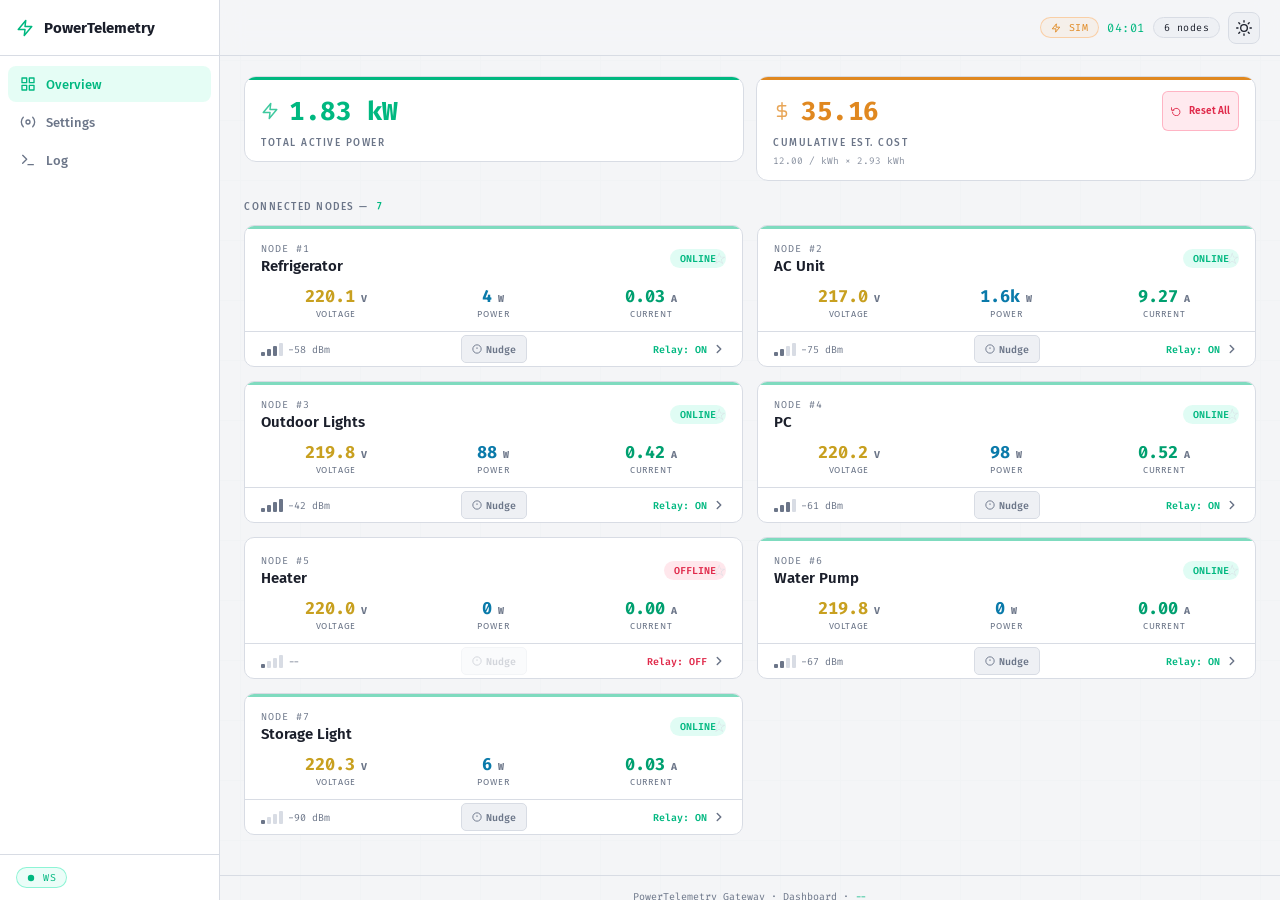
==== proto_spa/index.html @ 545576cc "dashboard improvements" ====
<!DOCTYPE html>
<html lang="en" data-theme="dark">
<head>
<meta charset="UTF-8">
<meta name="viewport" content="width=device-width, initial-scale=1.0">
<title>PowerTelemetry &middot; Dashboard</title>
<link rel="stylesheet" href="styles.css">
<link rel="preconnect" href="https://fonts.googleapis.com">
<link rel="preconnect" href="https://fonts.gstatic.com" crossorigin>
<link rel="stylesheet" href="https://fonts.googleapis.com/css2?family=Fira+Code:wght@400;500;600;700&family=Fira+Sans:wght@300;400;500;600;700&display=swap">
<link rel="icon" type="image/png" href="/favicon/favicon-96x96.png" sizes="96x96">
<link rel="icon" type="image/svg+xml" href="/favicon/favicon.svg">
<link rel="shortcut icon" href="/favicon/favicon.ico">
<link rel="apple-touch-icon" sizes="180x180" href="/favicon/apple-touch-icon.png">
<link rel="manifest" href="/site.webmanifest">
<meta name="theme-color" content="#00e5a0">
<meta name="apple-mobile-web-app-capable" content="yes">
<meta name="apple-mobile-web-app-status-bar-style" content="black-translucent">
<meta name="apple-mobile-web-app-title" content="Telemeter">
</head>
<body>

<a href="#main" class="skip-link">Skip to main content</a>

<!-- Auth overlay -->
<div id="authOverlay" role="dialog" aria-modal="true" aria-label="Dashboard Login" style="display:none;position:fixed;inset:0;z-index:9999;background:var(--bg);align-items:center;justify-content:center">
  <div style="width:100%;max-width:320px;padding:32px 24px;background:var(--pan,var(--sf));border-radius:12px;border:1px solid var(--bd);box-shadow:0 8px 40px #0006">
    <div style="display:flex;align-items:center;gap:8px;margin-bottom:4px">
      <span style="color:var(--ac);display:inline-flex">
        <svg width="18" height="18" viewBox="0 0 24 24" fill="none" stroke="currentColor" stroke-width="2" stroke-linecap="round" stroke-linejoin="round" aria-hidden="true"><polygon points="13 2 3 14 12 14 11 22 21 10 12 10 13 2"/></svg>
      </span>
      <span style="font-size:17px;font-weight:700">PowerTelemetry</span>
    </div>
    <div style="font-size:11px;color:var(--txd);margin-bottom:20px;font-family:'Fira Code',monospace" id="authApSsid"></div>
    <div class="form-group" style="margin-bottom:12px">
      <label class="form-label" for="loginPwInput">Dashboard Password</label>
      <div class="pw-wrap">
        <input class="form-input" type="password" id="loginPwInput"
               placeholder="Enter password" autocomplete="current-password"
               spellcheck="false" onkeydown="if(event.key==='Enter')doLogin()">
        <button class="pw-eye" onclick="loginTogglePw()" type="button" aria-label="Toggle password visibility">
          <svg id="loginEyeIco" width="15" height="15" viewBox="0 0 24 24" fill="none" stroke="currentColor" stroke-width="2.2" stroke-linecap="round" stroke-linejoin="round" aria-hidden="true"><path d="M1 12s4-8 11-8 11 8 11 8-4 8-11 8-11-8-11-8z"/><circle cx="12" cy="12" r="3"/></svg>
        </button>
      </div>
    </div>
    <button class="btn btn-primary" onclick="doLogin()" style="width:100%;margin-top:0">Sign In</button>
    <div id="loginHint" role="alert" style="font-size:10px;color:var(--txd);margin-top:8px;min-height:14px;font-family:'Fira Code',monospace"></div>
  </div>
</div>

<!-- Sidebar -->
<nav class="sidebar" aria-label="Main navigation">
  <div class="sb-brand">
    <span class="sb-brand-icon" aria-hidden="true">
      <svg width="18" height="18" viewBox="0 0 24 24" fill="none" stroke="currentColor" stroke-width="2" stroke-linecap="round" stroke-linejoin="round"><polygon points="13 2 3 14 12 14 11 22 21 10 12 10 13 2"/></svg>
    </span>
    <span>PowerTelemetry</span>
  </div>
  <ul class="sb-nav" role="list">
    <li>
      <a href="#/" class="sb-item" data-route="overview" aria-label="Overview — node grid">
        <svg width="16" height="16" viewBox="0 0 24 24" fill="none" stroke="currentColor" stroke-width="2" stroke-linecap="round" stroke-linejoin="round" aria-hidden="true"><rect x="3" y="3" width="7" height="7"/><rect x="14" y="3" width="7" height="7"/><rect x="14" y="14" width="7" height="7"/><rect x="3" y="14" width="7" height="7"/></svg>
        Overview
      </a>
    </li>
    <li>
      <a href="#/settings" class="sb-item" data-route="settings" aria-label="Settings — network and gateway">
        <svg width="16" height="16" viewBox="0 0 24 24" fill="none" stroke="currentColor" stroke-width="2" stroke-linecap="round" stroke-linejoin="round" aria-hidden="true"><circle cx="12" cy="12" r="3"/><path d="M19.07 4.93a10 10 0 0 1 0 14.14M4.93 4.93a10 10 0 0 0 0 14.14"/></svg>
        Settings
      </a>
    </li>
    <li>
      <a href="#/log" class="sb-item" data-route="log" aria-label="Serial log">
        <svg width="16" height="16" viewBox="0 0 24 24" fill="none" stroke="currentColor" stroke-width="2" stroke-linecap="round" stroke-linejoin="round" aria-hidden="true"><polyline points="4 17 10 11 4 5"/><line x1="12" y1="19" x2="20" y2="19"/></svg>
        Log
      </a>
    </li>
  </ul>
  <div class="sb-foot">
    <span class="hdr-badge M ws-err" id="wsStatus" aria-live="polite" aria-label="WebSocket status">
      <svg width="8" height="8" viewBox="0 0 10 10" aria-hidden="true"><circle cx="5" cy="5" r="4" fill="currentColor"/></svg>
      WS
    </span>
  </div>
</nav>

<!-- Topbar -->
<header class="topbar">
  <div class="topbar-l">
    <button class="back-btn" id="backBtn" onclick="goHome()" style="display:none" aria-label="Back to nodes overview">
      <svg width="14" height="14" viewBox="0 0 24 24" fill="none" stroke="currentColor" stroke-width="2.5" stroke-linecap="round" stroke-linejoin="round" aria-hidden="true"><polyline points="15 18 9 12 15 6"/></svg>
      Nodes
    </button>
    <h1>
      <span style="color:var(--ac);display:inline-flex;align-items:center" aria-hidden="true">
        <svg width="16" height="16" viewBox="0 0 24 24" fill="none" stroke="currentColor" stroke-width="2" stroke-linecap="round" stroke-linejoin="round"><polygon points="13 2 3 14 12 14 11 22 21 10 12 10 13 2"/></svg>
      </span>
      PowerTelemetry
    </h1>
  </div>
  <div class="topbar-r hdr-r">
    <span class="clk M" id="sysClock" aria-label="System time">--:--</span>
    <span class="hdr-badge M node-count" id="nodeCount" aria-live="polite">0 nodes</span>
    <button class="theme-btn" onclick="toggleTheme()" aria-label="Toggle light/dark theme">
      <svg id="themeIco" width="16" height="16" viewBox="0 0 24 24" fill="none" stroke="currentColor" stroke-width="2" stroke-linecap="round" stroke-linejoin="round" aria-hidden="true"><path d="M21 12.79A9 9 0 1 1 11.21 3 7 7 0 0 0 21 12.79z"/></svg>
    </button>
  </div>
</header>

<!-- Stub elements that simulation.js references (never visible) -->
<div id="commitBannerSched" style="display:none" aria-hidden="true"></div>
<div id="thrBanner" style="display:none" aria-hidden="true"></div>

<!-- Main content outlet -->
<main id="main">

  <!-- ============================================================
       OVERVIEW PAGE
       ============================================================ -->
  <div class="page" id="pg-overview">
    <div class="page-inner">

      <!-- KPI strip -->
      <div class="kpi-strip" role="region" aria-label="System summary">
        <div class="kpi-card" style="--kc:var(--ac)">
          <div class="kpi-top">
            <div class="kpi-icon" aria-hidden="true">
              <svg width="18" height="18" viewBox="0 0 24 24" fill="none" stroke="currentColor" stroke-width="2" stroke-linecap="round" stroke-linejoin="round"><polygon points="13 2 3 14 12 14 11 22 21 10 12 10 13 2"/></svg>
            </div>
            <div class="kpi-val M" id="kpiTotalPow">-- W</div>
            <button class="btn btn-danger M" aria-hidden="true" tabindex="-1" style="margin-top:0;margin-left:auto;font-size:10px;padding:3px 8px;width:auto;flex-shrink:0;visibility:hidden;pointer-events:none">Reset All</button>
          </div>
          <div class="kpi-lbl">Total Active Power</div>
        </div>
        <div class="kpi-card" style="--kc:var(--wn)">
          <div class="kpi-top">
            <div class="kpi-icon" aria-hidden="true">
              <svg width="18" height="18" viewBox="0 0 24 24" fill="none" stroke="currentColor" stroke-width="2" stroke-linecap="round" stroke-linejoin="round"><line x1="12" y1="1" x2="12" y2="23"/><path d="M17 5H9.5a3.5 3.5 0 0 0 0 7h5a3.5 3.5 0 0 1 0 7H6"/></svg>
            </div>
            <div class="kpi-val M" id="kpiCostToday">--</div>
            <button class="btn btn-danger M" onclick="promptClearAllEnergy(this)" style="margin-top:0;margin-left:auto;font-size:10px;padding:3px 8px;width:auto;flex-shrink:0">
              <svg width="10" height="10" viewBox="0 0 24 24" fill="none" stroke="currentColor" stroke-width="2.2" stroke-linecap="round" stroke-linejoin="round" aria-hidden="true"><polyline points="1 4 1 10 7 10"/><path d="M3.51 15a9 9 0 1 0 .49-3.5"/></svg>
              Reset All
            </button>
          </div>
          <div class="kpi-lbl">Cumulative Est. Cost</div>
          <div class="kpi-hint M" id="kpiCostHint"></div>
        </div>
      </div>

      <div class="page-section-hd">
        <span class="sec-label">Connected Nodes &mdash; <span id="idxCount">0</span></span>
      </div>

      <div class="node-grid" id="nodeGrid" role="list" aria-label="Connected sensor nodes"></div>

      <div class="empty-state" id="emptyState" style="display:none" role="status">
        <div class="ei" aria-hidden="true">
          <svg width="48" height="48" viewBox="0 0 24 24" fill="none" stroke="currentColor" stroke-width="1.2" stroke-linecap="round" stroke-linejoin="round"><path d="M18 8h1a4 4 0 0 1 0 8h-1"/><path d="M2 8h16v9a4 4 0 0 1-4 4H6a4 4 0 0 1-4-4V8z"/><line x1="6" y1="1" x2="6" y2="4"/><line x1="10" y1="1" x2="10" y2="4"/><line x1="14" y1="1" x2="14" y2="4"/></svg>
        </div>
        <h2>Waiting for nodes&hellip;</h2>
        <p>Power on sensor nodes. They will appear here once connected.</p>
      </div>

    </div>
  </div><!-- /pg-overview -->


  <!-- ============================================================
       DETAIL PAGE
       ============================================================ -->
  <div class="page" id="pg-detail">
    <div class="page-inner">

      <div class="det-hdr" role="region" aria-label="Node detail header">
        <div class="det-hdr-l">
          <h2 id="detLabel" onclick="startRename()" title="Click to rename" tabindex="0" onkeydown="if(event.key==='Enter'||event.key===' ')startRename()">--</h2>
          <div class="det-sub M" id="detSub">--</div>
        </div>
        <div class="det-hdr-r">
          <button class="nudge-btn M" id="detNudge" onclick="doNudge(cNid)" aria-label="Nudge node to send telemetry">
            <svg width="11" height="11" viewBox="0 0 24 24" fill="none" stroke="currentColor" stroke-width="2.2" aria-hidden="true"><circle cx="12" cy="12" r="10"/><line x1="12" y1="8" x2="12" y2="12"/><line x1="12" y1="16" x2="12.01" y2="16"/></svg>
            Nudge
          </button>
          <span class="panel-badge M nc-status" id="detStatus" role="status">--</span>
        </div>
      </div>

      <!-- Metric cards -->
      <div class="metric-grid" role="region" aria-label="Live measurements">
        <div class="metric-card" style="--cc:var(--volt)">
          <div class="metric-lbl">Voltage</div>
          <div class="metric-val M"><span id="dV">--</span><span class="metric-unit">V</span></div>
          <div class="metric-bar" role="progressbar" aria-label="Voltage level"><div class="metric-bar-fill" id="bV"></div></div>
        </div>
        <div class="metric-card" style="--cc:var(--amp)">
          <div class="metric-lbl">Current</div>
          <div class="metric-val M"><span id="dI">--</span><span class="metric-unit">A</span></div>
          <div class="metric-bar" role="progressbar" aria-label="Current level"><div class="metric-bar-fill" id="bI"></div></div>
        </div>
        <div class="metric-card" id="pwrCard" style="--cc:var(--watt)">
          <div class="metric-lbl">Active Power</div>
          <div class="metric-val M"><span id="dP">--</span><span class="metric-unit">W</span></div>
          <div class="metric-bar" role="progressbar" aria-label="Power level"><div class="metric-bar-fill" id="bP"></div></div>
          <div class="alarm-tag M" id="alarmTag" role="alert" aria-live="polite">
            <svg width="10" height="10" viewBox="0 0 24 24" fill="none" stroke="currentColor" stroke-width="2.2" aria-hidden="true"><path d="M10.29 3.86L1.82 18a2 2 0 0 0 1.71 3h16.94a2 2 0 0 0 1.71-3L13.71 3.86a2 2 0 0 0-3.42 0z"/><line x1="12" y1="9" x2="12" y2="13"/><line x1="12" y1="17" x2="12.01" y2="17"/></svg>
            Over-power alarm
          </div>
        </div>
        <div class="metric-card" style="--cc:var(--nrg)">
          <div class="metric-lbl">Energy</div>
          <div class="metric-val M"><span id="dE">--</span><span class="metric-unit" id="dEu">Wh</span></div>
          <div class="metric-bar" role="progressbar" aria-label="Energy level"><div class="metric-bar-fill" id="bE"></div></div>
        </div>
        <div class="metric-card" style="--cc:var(--freq)">
          <div class="metric-lbl">Frequency</div>
          <div class="metric-val M"><span id="dF">--</span><span class="metric-unit">Hz</span></div>
          <div class="metric-bar" role="progressbar" aria-label="Frequency level"><div class="metric-bar-fill" id="bF"></div></div>
        </div>
        <div class="metric-card" style="--cc:var(--pf)">
          <div class="metric-lbl">Power Factor</div>
          <div class="metric-val M"><span id="dPF">--</span></div>
          <div class="metric-bar" role="progressbar" aria-label="Power factor level"><div class="metric-bar-fill" id="bPF"></div></div>
        </div>
      </div>

      <!-- Chart + sidebar -->
      <div class="det-bottom">

        <!-- Chart panel -->
        <div class="panel" role="region" aria-label="History chart">
          <div class="panel-head">
            <span class="panel-title">History</span>
            <div style="display:flex;gap:3px" role="group" aria-label="Chart metric selector">
              <button class="scan-btn M" data-m="power"   onclick="swChart('power')"   aria-pressed="true">Power</button>
              <button class="scan-btn M" data-m="voltage" onclick="swChart('voltage')" aria-pressed="false">Voltage</button>
              <button class="scan-btn M" data-m="current" onclick="swChart('current')" aria-pressed="false">Current</button>
            </div>
          </div>
          <div class="panel-body">
            <div class="chart-wrap"><canvas id="chartCanvas" aria-label="Telemetry history chart"></canvas></div>
          </div>
        </div>

        <!-- Right sidebar -->
        <div class="side-col">

          <!-- Load classifier -->
          <div class="panel" id="clfPanel" style="display:none" role="region" aria-label="Load inference">
            <div class="panel-head"><span class="panel-title">Load Inference</span></div>
            <div class="panel-body">
              <div style="display:flex;align-items:center;gap:10px;flex-wrap:wrap;margin-bottom:6px">
                <span id="clfClass" class="M" style="font-size:20px;font-weight:700" aria-live="polite">--</span>
                <span id="clfConf" style="display:flex;gap:6px;align-items:center;flex:1;min-width:0"></span>
              </div>
              <div id="clfTrans" style="display:none;font-size:10px;color:var(--wn)" class="M" role="alert">
                <svg width="10" height="10" viewBox="0 0 24 24" fill="none" stroke="currentColor" stroke-width="2.2" aria-hidden="true"><path d="M10.29 3.86L1.82 18a2 2 0 0 0 1.71 3h16.94a2 2 0 0 0 1.71-3L13.71 3.86a2 2 0 0 0-3.42 0z"/><line x1="12" y1="9" x2="12" y2="13"/><line x1="12" y1="17" x2="12.01" y2="17"/></svg>
                Transient &mdash; classification may be unstable
              </div>
              <div id="clfHint" style="font-size:10px;color:var(--txd);font-family:'Fira Code',monospace;margin-top:8px;line-height:1.6"></div>
            </div>
          </div>

          <!-- Relay control -->
          <div class="panel" id="relayPanel" role="region" aria-label="Relay control">
            <div class="panel-head"><span class="panel-title">Relay Control</span></div>
            <div class="panel-body">
              <div class="offline-msg M" id="offlineMsg" role="alert">
                <svg width="12" height="12" viewBox="0 0 24 24" fill="none" stroke="currentColor" stroke-width="2" aria-hidden="true"><line x1="1" y1="1" x2="23" y2="23"/><path d="M16.72 11.06A10.94 10.94 0 0 1 19 12.55"/><path d="M5 12.55a10.94 10.94 0 0 1 5.17-2.39"/><path d="M10.71 5.05A16 16 0 0 1 22.56 9"/><path d="M1.42 9a15.91 15.91 0 0 1 4.7-2.88"/><path d="M8.53 16.11a6 6 0 0 1 6.95 0"/><line x1="12" y1="20" x2="12" y2="20" stroke-width="2.5"/></svg>
                Node offline &mdash; controls unavailable
              </div>
              <div class="relay-state-box" id="relayStateBox">
                <div>
                  <div class="relay-state-lbl">Relay State</div>
                  <div class="relay-state-val off M" id="relayState" aria-live="polite">OFF</div>
                </div>
                <div class="relay-mode-lbl M" id="relayMode">MANUAL</div>
              </div>
              <div class="relay-warn-tag M" id="relayWarnTag" role="alert">
                <svg width="10" height="10" viewBox="0 0 24 24" fill="none" stroke="currentColor" stroke-width="2.2" aria-hidden="true"><path d="M10.29 3.86L1.82 18a2 2 0 0 0 1.71 3h16.94a2 2 0 0 0 1.71-3L13.71 3.86a2 2 0 0 0-3.42 0z"/><line x1="12" y1="9" x2="12" y2="13"/><line x1="12" y1="17" x2="12.01" y2="17"/></svg>
                Relay may be ineffective &mdash; load still drawing power
              </div>
              <div id="relayCtrl">
                <div class="tab-row M" id="relayTabs" role="tablist">
                  <div role="tab" class="active" data-mode="manual" onclick="setRelayTab('manual')" tabindex="0">Manual</div>
                  <div role="tab" data-mode="schedule" onclick="setRelayTab('schedule')" tabindex="0">Schedule</div>
                </div>
                <div id="relayInner">
                  <div class="tab-pane active" id="tabManual" role="tabpanel">
                    <div style="display:flex;align-items:center;justify-content:space-between;padding:4px 0">
                      <span style="font-size:11px;color:var(--txd)" class="M">Toggle relay</span>
                      <label class="tgl" aria-label="Relay toggle">
                        <input type="checkbox" id="relayToggle" onchange="doManual(this.checked)">
                        <div class="ts"></div>
                      </label>
                    </div>
                  </div>
                  <div class="tab-pane" id="tabSchedule" role="tabpanel">
                    <div class="sched-info M" id="schedInfo"></div>
                    <div class="form-group">
                      <label class="form-label" for="schedStart">Turn ON at</label>
                      <input type="time" class="form-input M" id="schedStart" value="08:00">
                    </div>
                    <div class="form-group">
                      <label class="form-label" for="schedEnd">Turn OFF at</label>
                      <input type="time" class="form-input M" id="schedEnd" value="17:00">
                    </div>
                    <div style="font-size:10px;color:var(--txd);margin-top:6px;font-family:'Fira Code',monospace">Repeats daily. Overnight wrap supported.</div>
                    <button class="btn btn-primary" onclick="doSchedule()" style="margin-top:10px">
                      <svg width="13" height="13" viewBox="0 0 24 24" fill="none" stroke="currentColor" stroke-width="2.2" stroke-linecap="round" stroke-linejoin="round" aria-hidden="true"><rect x="3" y="4" width="18" height="18" rx="2" ry="2"/><line x1="16" y1="2" x2="16" y2="6"/><line x1="8" y1="2" x2="8" y2="6"/><line x1="3" y1="10" x2="21" y2="10"/></svg>
                      Set Daily Schedule
                    </button>
                  </div>
                </div>
              </div>
            </div>
          </div>

          <!-- Energy cost -->
          <div class="panel cc-nrg" role="region" aria-label="Estimated energy cost">
            <div class="panel-head"><span class="panel-title">Estimated Energy Cost</span></div>
            <div class="panel-body">
              <div class="cost-val M" id="costVal" aria-live="polite">0.00</div>
              <div class="cost-sub M"><span id="costRate2"></span> &bull; <span id="costEnergy"></span></div>
              <div id="costHrRow">
                <div class="cost-rate-hint M" id="costRateHint" style="display:none"></div>
                <div class="cost-hr-row M">
                  <span class="cost-hr-lbl">Est. cost / hr</span>
                  <span class="cost-hr-val M" id="costHrVal">--</span>
                </div>
                <div class="cost-hr-row cost-extrap M">
                  <span class="cost-hr-lbl">/ day</span>
                  <span class="cost-hr-val M" id="costDayVal">--</span>
                </div>
                <div class="cost-hr-row cost-extrap M">
                  <span class="cost-hr-lbl">/ week</span>
                  <span class="cost-hr-val M" id="costWeekVal">--</span>
                </div>
                <div class="cost-hr-row cost-extrap M">
                  <span class="cost-hr-lbl">/ month</span>
                  <span class="cost-hr-val M" id="costMonthVal">--</span>
                </div>
              </div>
              <div class="divider"></div>
              <button class="btn btn-danger M" style="margin-top:0;font-size:11px" onclick="promptClearEnergy(this)">
                <svg width="12" height="12" viewBox="0 0 24 24" fill="none" stroke="currentColor" stroke-width="2.2" stroke-linecap="round" stroke-linejoin="round" aria-hidden="true"><polyline points="1 4 1 10 7 10"/><path d="M3.51 15a9 9 0 1 0 .49-3.5"/></svg>
                Reset Energy Counter
              </button>
            </div>
          </div>

          <!-- Power alarm -->
          <div class="panel cc-dg" id="thrPanel" role="region" aria-label="Power alarm threshold">
            <div class="panel-head">
              <span class="panel-title">Power Alarm</span>
              <span class="panel-badge M">1&ndash;23000 W</span>
            </div>
            <div class="panel-body">
              <div id="thrCtrl">
                <div class="thr-row">
                  <label for="thrInput" class="sr-only">Threshold in watts</label>
                  <input type="number" class="thr-input M" id="thrInput" min="1" max="23000" step="1" placeholder="Threshold (W)" aria-label="Power threshold in watts">
                  <button class="thr-set-btn M" onclick="doSetThreshold()">Set</button>
                </div>
                <div style="font-size:10px;color:var(--txd);font-family:'Fira Code',monospace">PZEM alarm triggers when active power exceeds this threshold.</div>
              </div>
            </div>
          </div>

        </div><!-- /side-col -->
      </div><!-- /det-bottom -->
    </div>
  </div><!-- /pg-detail -->


  <!-- ============================================================
       SETTINGS PAGE
       ============================================================ -->
  <div class="page" id="pg-settings">
    <div class="page-inner">
      <h2 class="page-h2">Settings</h2>

      <!-- Tab bar -->
      <div class="stab-row" role="tablist" aria-label="Settings sections">
        <button class="stab-btn active" data-tab="network" onclick="setSettingsTab('network')" role="tab" aria-selected="true">
          <svg width="14" height="14" viewBox="0 0 24 24" fill="none" stroke="currentColor" stroke-width="2" stroke-linecap="round" stroke-linejoin="round" aria-hidden="true"><path d="M1.42 9a16 16 0 0 1 21.16 0"/><path d="M5 12.55a11 11 0 0 1 14.08 0"/><path d="M8.53 16.11a6 6 0 0 1 6.95 0"/><line x1="12" y1="20" x2="12.01" y2="20" stroke-width="2.5"/></svg>
          Network
        </button>
        <button class="stab-btn" data-tab="security" onclick="setSettingsTab('security')" role="tab" aria-selected="false">
          <svg width="14" height="14" viewBox="0 0 24 24" fill="none" stroke="currentColor" stroke-width="2" stroke-linecap="round" stroke-linejoin="round" aria-hidden="true"><rect x="3" y="11" width="18" height="11" rx="2"/><path d="M7 11V7a5 5 0 0 1 10 0v4"/></svg>
          Security
        </button>
        <button class="stab-btn" data-tab="gateway" onclick="setSettingsTab('gateway')" role="tab" aria-selected="false">
          <svg width="14" height="14" viewBox="0 0 24 24" fill="none" stroke="currentColor" stroke-width="2" stroke-linecap="round" stroke-linejoin="round" aria-hidden="true"><polygon points="13 2 3 14 12 14 11 22 21 10 12 10 13 2"/></svg>
          Gateway
        </button>
      </div>

      <!-- Network tab -->
      <div class="stab-pane active" data-tab="network" id="stab-network" role="tabpanel">
        <div class="settings-grid">

          <!-- Current connection -->
          <div class="panel" id="netPanel" role="region" aria-label="Network status">
            <div class="panel-head">
              <span class="panel-title">Connection</span>
              <span class="panel-badge M" id="gwModeBadge">--</span>
            </div>
            <div class="panel-body">
              <div class="gw-net-ssid">
                <div class="gw-net-icon" id="gwNetIcon" aria-hidden="true">
                  <svg width="18" height="18" viewBox="0 0 24 24" fill="none" stroke="currentColor" stroke-width="1.8" stroke-linecap="round" stroke-linejoin="round"><path d="M1.42 9a16 16 0 0 1 21.16 0"/><path d="M5 12.55a11 11 0 0 1 14.08 0"/><path d="M8.53 16.11a6 6 0 0 1 6.95 0"/><line x1="12" y1="20" x2="12.01" y2="20" stroke-width="2.5"/></svg>
                </div>
                <div class="gw-net-name M" id="gwSSID">--</div>
              </div>
              <div style="margin-top:8px;font-size:11px;font-family:'Fira Code',monospace">
                <span style="color:var(--txd)">Hosted at&nbsp;</span><span class="info-val ac M" id="gwIP">--</span>
              </div>
            </div>
          </div>

          <!-- WiFi configure -->
          <div class="panel" role="region" aria-label="WiFi configuration">
            <div class="panel-head">
              <span class="panel-title">WiFi</span>
              <button class="scan-btn M" id="wifiScanBtn" onclick="wifiDoScan()" aria-label="Scan for WiFi networks">
                <svg id="wifiScanIco" width="12" height="12" viewBox="0 0 24 24" fill="none" stroke="currentColor" stroke-width="2.2" stroke-linecap="round" stroke-linejoin="round" aria-hidden="true"><polyline points="23 4 23 10 17 10"/><path d="M20.49 15a9 9 0 1 1-.08-4.36"/></svg>
                Scan
              </button>
            </div>
            <div class="panel-body" id="wifiDrawer">

              <!-- Screen: scan -->
              <div id="wifiScr-scan">
                <div class="wifi-net-list" id="wifiNetList" role="listbox" aria-label="Available WiFi networks">
                  <div class="empty" style="text-align:center;padding:18px 0;color:var(--txd);font-size:11px;font-family:'Fira Code',monospace">
                    Press <strong>Scan</strong> to discover networks
                  </div>
                </div>
                <label class="wifi-manual-row M" style="margin-top:8px">
                  <input type="checkbox" id="wifiManualCb" onchange="wifiToggleManual()"> Enter SSID manually
                </label>
                <div id="wifiManualInput" style="display:none">
                  <div class="form-group">
                    <label class="form-label" for="wifiManualSSID">SSID</label>
                    <input class="form-input M" type="text" id="wifiManualSSID" placeholder="Network name" autocomplete="off" spellcheck="false" oninput="wifiValidateConnect()">
                  </div>
                </div>
                <div id="wifiCredSection" style="display:none">
                  <div class="form-group">
                    <label class="form-label" for="wifiPwInput">Password</label>
                    <div class="pw-wrap">
                      <input class="form-input M" type="password" id="wifiPwInput" placeholder="Enter password&hellip;" autocomplete="off">
                      <button class="pw-eye" onclick="wifiTogglePw()" type="button" aria-label="Toggle password visibility">
                        <svg id="wifiEyeIco" width="15" height="15" viewBox="0 0 24 24" fill="none" stroke="currentColor" stroke-width="2" stroke-linecap="round" stroke-linejoin="round" aria-hidden="true"><path d="M1 12s4-8 11-8 11 8 11 8-4 8-11 8-11-8-11-8z"/><circle cx="12" cy="12" r="3"/></svg>
                      </button>
                    </div>
                  </div>
                </div>
                <button class="btn btn-primary M" id="wifiConnectBtn" onclick="wifiDoConnect()" disabled style="margin-top:10px;font-size:12px">
                  <svg width="13" height="13" viewBox="0 0 24 24" fill="none" stroke="currentColor" stroke-width="2.2" stroke-linecap="round" stroke-linejoin="round" aria-hidden="true"><path d="M5 12.55a11 11 0 0 1 14.08 0"/><path d="M1.42 9a16 16 0 0 1 21.16 0"/><path d="M8.53 16.11a6 6 0 0 1 6.95 0"/><line x1="12" y1="20" x2="12.01" y2="20" stroke-width="2.5"/></svg>
                  Connect
                </button>
                <button class="btn btn-danger M" onclick="promptForget(this)" style="margin-top:6px;font-size:11px">
                  <svg width="12" height="12" viewBox="0 0 24 24" fill="none" stroke="currentColor" stroke-width="2.2" stroke-linecap="round" stroke-linejoin="round" aria-hidden="true"><polyline points="3 6 5 6 21 6"/><path d="M19 6l-1 14H6L5 6"/><path d="M10 11v6"/><path d="M14 11v6"/><path d="M9 6V4h6v2"/></svg>
                  Forget &amp; reset to AP
                </button>

                <!-- Static IP -->
                <div class="divider" style="margin:14px 0 8px"></div>
                <label class="wifi-manual-row M">
                  <input type="checkbox" id="wifiStaticIpCb" onchange="wifiToggleStaticIp()"> Static IP (advanced)
                </label>
                <div id="wifiStaticIpSection" style="display:none">
                  <div style="font-size:10px;color:var(--txd);margin:4px 0 8px;font-family:'Fira Code',monospace;line-height:1.5">
                    Takes effect on next connect.<br>Leave DNS blank to use gateway address.
                  </div>
                  <div class="form-group">
                    <label class="form-label" for="wifiStaticIp">IP Address</label>
                    <input class="form-input M" type="text" id="wifiStaticIp" placeholder="192.168.1.100" autocomplete="off" spellcheck="false" oninput="wifiValidateStaticFields()">
                    <div class="field-err" id="wifiStaticIpErr"></div>
                  </div>
                  <div class="form-group">
                    <label class="form-label" for="wifiStaticGw">Gateway</label>
                    <input class="form-input M" type="text" id="wifiStaticGw" placeholder="192.168.1.1" autocomplete="off" spellcheck="false" oninput="wifiValidateStaticFields()">
                    <div class="field-err" id="wifiStaticGwErr"></div>
                    <div class="field-warn" id="wifiStaticGwWarn"></div>
                  </div>
                  <div class="form-group">
                    <label class="form-label" for="wifiStaticSn">Subnet</label>
                    <input class="form-input M" type="text" id="wifiStaticSn" placeholder="255.255.255.0" autocomplete="off" spellcheck="false" oninput="wifiValidateStaticFields()">
                    <div class="field-err" id="wifiStaticSnErr"></div>
                  </div>
                  <div class="form-group">
                    <label class="form-label" for="wifiStaticDns">DNS</label>
                    <input class="form-input M" type="text" id="wifiStaticDns" placeholder="8.8.8.8 (optional)" autocomplete="off" spellcheck="false" oninput="wifiValidateStaticFields()">
                    <div class="field-err" id="wifiStaticDnsErr"></div>
                  </div>
                  <div style="display:flex;gap:6px;margin-top:8px">
                    <button class="btn btn-primary M" id="wifiStaticSaveBtn" onclick="wifiSaveStaticIp()" style="font-size:11px;flex:1;margin-top:0">Save</button>
                    <button class="btn btn-ghost M" onclick="wifiClearStaticIp()" style="font-size:11px;margin-top:0">DHCP</button>
                  </div>
                  <div class="field-err" id="wifiStaticSaveErr" style="margin-top:4px"></div>
                </div>
              </div><!-- /wifiScr-scan -->

              <!-- Screen: connecting -->
              <div id="wifiScr-connecting" style="display:none" role="status" aria-live="polite">
                <div style="text-align:center;padding:8px 0 6px">
                  <div class="wifi-ring" aria-hidden="true"></div>
                  <div style="font-size:13px;font-weight:700;margin-bottom:3px" id="wifiConnTitle">Connecting&hellip;</div>
                  <div class="M" style="font-size:11px;color:var(--txd)" id="wifiConnSub"></div>
                </div>
                <button class="btn btn-ghost M" onclick="wifiCancelConnect()" style="margin-top:8px;font-size:11px">Cancel</button>
              </div>

              <!-- Screen: result -->
              <div id="wifiScr-result" style="display:none" role="status" aria-live="polite">
                <div style="text-align:center;padding:10px 0 8px">
                  <div id="wifiResultIcon" style="width:48px;height:48px;border-radius:50%;display:flex;align-items:center;justify-content:center;margin:0 auto 10px;border:2px solid var(--ac);background:rgba(0,229,160,.1);color:var(--ac)" aria-hidden="true">
                    <svg width="22" height="22" viewBox="0 0 24 24" fill="none" stroke="currentColor" stroke-width="2.5" stroke-linecap="round" stroke-linejoin="round"><polyline points="20 6 9 17 4 12"/></svg>
                  </div>
                  <div style="font-size:13px;font-weight:700;margin-bottom:3px" id="wifiResultTitle">Connected!</div>
                  <div class="M" style="font-size:11px;color:var(--txd);line-height:1.7" id="wifiResultSub"></div>
                </div>
                <button class="btn btn-ghost M" onclick="wifiShowScan()" id="wifiBackBtn" style="margin-top:4px;font-size:11px">Back</button>
              </div>

            </div><!-- /panel-body / wifiDrawer -->
          </div>

        </div><!-- /settings-grid -->
      </div><!-- /stab-network -->

      <!-- Security tab -->
      <div class="stab-pane" data-tab="security" id="stab-security" role="tabpanel" style="display:none">
        <div class="settings-grid">

          <!-- AP password -->
          <div class="panel" role="region" aria-label="Access point security">
            <div class="panel-head"><span class="panel-title">Access Point</span></div>
            <div class="panel-body">
              <div style="margin-bottom:8px">
                <span style="font-size:12px;font-family:'Fira Code',monospace;color:var(--tx);font-weight:600" id="apSsidName">--</span>
                <span style="font-size:10px;color:var(--txd);margin-left:6px" id="apSsidStatus"></span>
              </div>
              <div class="form-group">
                <label class="form-label" for="apPwInput">AP Password</label>
                <div class="pw-wrap">
                  <input class="form-input M" type="password" id="apPwInput"
                         placeholder="Leave blank for open network"
                         autocomplete="new-password" spellcheck="false">
                  <button class="pw-eye" onclick="apTogglePw()" type="button" aria-label="Toggle password visibility">
                    <svg id="apEyeIco" width="15" height="15" viewBox="0 0 24 24" fill="none" stroke="currentColor" stroke-width="2.2" stroke-linecap="round" stroke-linejoin="round" aria-hidden="true"><path d="M1 12s4-8 11-8 11 8 11 8-4 8-11 8-11-8-11-8z"/><circle cx="12" cy="12" r="3"/></svg>
                  </button>
                </div>
                <div style="font-size:10px;color:var(--txd);margin-top:3px;font-family:'Fira Code',monospace" id="apPwHint">Minimum 8 characters &middot; leave blank for open network</div>
              </div>
              <button class="btn btn-safe M" onclick="apSavePassword(this)" style="margin-top:10px;font-size:11px">
                <svg width="13" height="13" viewBox="0 0 24 24" fill="none" stroke="currentColor" stroke-width="2.2" stroke-linecap="round" stroke-linejoin="round" aria-hidden="true"><path d="M19 21H5a2 2 0 0 1-2-2V5a2 2 0 0 1 2-2h11l5 5v11a2 2 0 0 1-2 2z"/><polyline points="17 21 17 13 7 13 7 21"/><polyline points="7 3 7 8 15 8"/></svg>
                Save AP Password
              </button>
            </div>
          </div>

          <!-- Dashboard password -->
          <div class="panel" role="region" aria-label="Dashboard security">
            <div class="panel-head"><span class="panel-title">Dashboard</span></div>
            <div class="panel-body">
              <div class="form-group">
                <label class="form-label" for="dashPwInput">Dashboard Password</label>
                <div class="pw-wrap">
                  <input class="form-input M" type="password" id="dashPwInput"
                         placeholder="Leave blank for open access"
                         autocomplete="new-password" spellcheck="false">
                  <button class="pw-eye" onclick="dashTogglePw()" type="button" aria-label="Toggle password visibility">
                    <svg id="dashEyeIco" width="15" height="15" viewBox="0 0 24 24" fill="none" stroke="currentColor" stroke-width="2.2" stroke-linecap="round" stroke-linejoin="round" aria-hidden="true"><path d="M1 12s4-8 11-8 11 8 11 8-4 8-11 8-11-8-11-8z"/><circle cx="12" cy="12" r="3"/></svg>
                  </button>
                </div>
                <div style="font-size:10px;color:var(--txd);margin-top:3px;font-family:'Fira Code',monospace" id="dashPwHint">Minimum 8 characters &middot; leave blank for open access</div>
              </div>
              <button class="btn btn-safe M" onclick="dashSavePassword(this)" style="margin-top:10px;font-size:11px">
                <svg width="13" height="13" viewBox="0 0 24 24" fill="none" stroke="currentColor" stroke-width="2.2" stroke-linecap="round" stroke-linejoin="round" aria-hidden="true"><path d="M19 21H5a2 2 0 0 1-2-2V5a2 2 0 0 1 2-2h11l5 5v11a2 2 0 0 1-2 2z"/><polyline points="17 21 17 13 7 13 7 21"/><polyline points="7 3 7 8 15 8"/></svg>
                Save Dashboard Password
              </button>
              <div id="dashLogoutBtn" style="display:none;margin-top:8px">
                <button class="btn btn-danger M" onclick="promptLogout(this)" style="font-size:11px">
                  <svg width="13" height="13" viewBox="0 0 24 24" fill="none" stroke="currentColor" stroke-width="2.2" stroke-linecap="round" stroke-linejoin="round" aria-hidden="true"><path d="M9 21H5a2 2 0 0 1-2-2V5a2 2 0 0 1 2-2h4"/><polyline points="16 17 21 12 16 7"/><line x1="21" y1="12" x2="9" y2="12"/></svg>
                  Log Out
                </button>
              </div>
            </div>
          </div>

        </div>
      </div><!-- /stab-security -->

      <!-- Gateway tab -->
      <div class="stab-pane" data-tab="gateway" id="stab-gateway" role="tabpanel" style="display:none">
        <div class="settings-grid">

          <!-- Gateway info -->
          <div class="panel" role="region" aria-label="Gateway information">
            <div class="panel-head">
              <span class="panel-title">Gateway Information</span>
              <div style="display:flex;align-items:center;gap:6px">
                <span id="gwTimeSrc" class="hdr-badge M ws-ok" style="display:none">NTP</span>
                <button class="scan-btn M" onclick="doSyncTime()" id="syncBtn" aria-label="Sync time from browser">
                  <svg width="12" height="12" viewBox="0 0 24 24" fill="none" stroke="currentColor" stroke-width="2.2" stroke-linecap="round" stroke-linejoin="round" aria-hidden="true"><polyline points="23 4 23 10 17 10"/><path d="M20.49 15a9 9 0 1 1-.08-4.36"/></svg>
                  Sync Time
                </button>
              </div>
            </div>
            <div class="panel-body">
              <div class="info-grid" style="border:none;margin:0;padding:0">
                <div class="info-row"><span class="info-lbl">System Time</span><span class="info-val M" id="gwTimeVal" aria-live="polite">Not synced</span></div>
                <div class="info-row"><span class="info-lbl">Uptime</span><span class="info-val M" id="gwUptime">--</span></div>
                <div class="info-row"><span class="info-lbl">Free Heap</span><span class="info-val M" id="gwHeap">--</span></div>
                <div class="info-row"><span class="info-lbl">Nodes</span><span class="info-val M" id="gwNodes">--</span></div>
                <div class="info-row"><span class="info-lbl">Firmware</span><span class="info-val M" id="fwVer">--</span></div>
              </div>
              <div id="gwTimeWarn" style="display:none;margin-top:10px;padding:8px 10px;border-radius:6px;background:rgba(255,159,67,.1);border:1px solid rgba(255,159,67,.25);font-size:10px;color:var(--wn)" class="M" role="alert">
                <svg width="11" height="11" viewBox="0 0 24 24" fill="none" stroke="currentColor" stroke-width="2.2" aria-hidden="true"><path d="M10.29 3.86L1.82 18a2 2 0 0 0 1.71 3h16.94a2 2 0 0 0 1.71-3L13.71 3.86a2 2 0 0 0-3.42 0z"/><line x1="12" y1="9" x2="12" y2="13"/><line x1="12" y1="17" x2="12.01" y2="17"/></svg>
                Time not synced &mdash; schedules unavailable
              </div>
            </div>
          </div>

          <!-- Energy cost rate -->
          <div class="panel cc-nrg" role="region" aria-label="Energy cost configuration">
            <div class="panel-head">
              <span class="panel-title">Energy Cost Rate</span>
              <span class="panel-badge M">per kWh</span>
            </div>
            <div class="panel-body">
              <div style="display:flex;align-items:center;gap:8px">
                <label for="costRateIn" class="sr-only">Cost rate per kWh</label>
                <input type="number" class="form-input M" id="costRateIn" min="0.01" step="0.01" placeholder="Rate per kWh" style="flex:1;margin-top:0">
                <button class="thr-set-btn M" onclick="setCostRate()" id="costSetBtn">Set Rate</button>
              </div>
              <div class="divider"></div>
              <button class="btn btn-danger M" style="margin-top:0;font-size:11px" onclick="promptClearAllEnergy(this)">
                <svg width="13" height="13" viewBox="0 0 24 24" fill="none" stroke="currentColor" stroke-width="2.2" stroke-linecap="round" stroke-linejoin="round" aria-hidden="true"><polyline points="1 4 1 10 7 10"/><path d="M3.51 15a9 9 0 1 0 .49-3.5"/></svg>
                Reset All Energy Counters
              </button>
            </div>
          </div>

          <!-- Encryption provisioning (hidden unless PKT_ENCRYPTION) -->
          <div class="panel" id="provSection" style="display:none" role="region" aria-label="Encryption provisioning">
            <div class="panel-head"><span class="panel-title">Encryption</span></div>
            <div class="panel-body">
              <div style="font-size:10px;color:var(--txd);margin-bottom:8px;line-height:1.6" class="M">
                Write the network encryption key to a MIFARE card.<br>
                Present card to PN532 within 5 s of pressing.
              </div>
              <div style="display:flex;align-items:center;gap:10px;flex-wrap:wrap;margin-bottom:12px">
                <button class="btn btn-primary M" id="provBtn" onclick="doProvision()" style="font-size:11px;margin-top:0;width:auto;padding:8px 16px">
                  <svg width="13" height="13" viewBox="0 0 24 24" fill="none" stroke="currentColor" stroke-width="2.2" stroke-linecap="round" stroke-linejoin="round" aria-hidden="true"><rect x="2" y="5" width="20" height="14" rx="2"/><line x1="2" y1="10" x2="22" y2="10"/></svg>
                  Write Key to Card
                </button>
                <span class="M" id="provStatus" style="font-size:10px;color:var(--txd)" aria-live="polite"></span>
              </div>
              <div style="font-size:10px;color:var(--txd);margin-bottom:8px;line-height:1.6" class="M">
                Generate a new random network key. All nodes must be re-provisioned afterward.
              </div>
              <button class="btn btn-danger M" onclick="promptKeyRegen(this)" style="font-size:11px;margin-top:0">
                <svg width="13" height="13" viewBox="0 0 24 24" fill="none" stroke="currentColor" stroke-width="2.2" stroke-linecap="round" stroke-linejoin="round" aria-hidden="true"><path d="M21 2l-2 2m-7.61 7.61a5.5 5.5 0 1 1-7.778 7.778 5.5 5.5 0 0 1 7.777-7.777zm0 0L15.5 7.5m0 0l3 3L22 7l-3-3"/></svg>
                Regenerate Network Key
              </button>
            </div>
          </div>

          <!-- Transport test (hidden unless transport-test feature) -->
          <div class="panel" id="transportTestSection" style="display:none" role="region" aria-label="Transport test">
            <div class="panel-head"><span class="panel-title">Transport Test</span></div>
            <div class="panel-body">
              <div style="font-size:10px;color:var(--txd);margin-bottom:8px;line-height:1.6" class="M">
                GFSK bulk transport validation. Select a registered node and scenario.
              </div>
              <div class="form-group" style="margin-bottom:6px">
                <label class="form-label" for="ttNodeSel">Target Node</label>
                <select class="form-input M" id="ttNodeSel" style="font-size:11px">
                  <option value="">-- select node --</option>
                </select>
              </div>
              <div class="form-group" style="margin-bottom:8px">
                <label class="form-label" for="ttScenSel">Scenario</label>
                <select class="form-input M" id="ttScenSel" style="font-size:11px">
                  <option value="echo">Echo &mdash; 16 B loopback</option>
                  <option value="boundary_1">Boundary &mdash; 1 B</option>
                  <option value="boundary_200">Boundary &mdash; 200 B (1 fragment)</option>
                  <option value="boundary_201">Boundary &mdash; 201 B (2 fragments)</option>
                  <option value="boundary_4096">Boundary &mdash; 4096 B (max)</option>
                  <option value="pattern">Sequential pattern &mdash; 4096 B</option>
                  <option value="pdr_measure">PDR measure &mdash; 2000 B</option>
                  <option value="broadcast_500">Broadcast &mdash; 500 B</option>
                </select>
              </div>
              <div style="display:flex;align-items:center;gap:10px;flex-wrap:wrap">
                <button class="btn btn-primary M" id="ttRunBtn" onclick="doTransportTest()" style="font-size:11px;margin-top:0;width:auto;padding:8px 16px">
                  <svg width="13" height="13" viewBox="0 0 24 24" fill="none" stroke="currentColor" stroke-width="2.2" stroke-linecap="round" stroke-linejoin="round" aria-hidden="true"><polygon points="5 3 19 12 5 21 5 3"/></svg>
                  Run Test
                </button>
                <span class="M" id="ttStatus" style="font-size:10px;color:var(--txd)" aria-live="polite"></span>
              </div>
              <div id="ttResult" style="display:none;margin-top:10px;padding:8px 10px;border-radius:6px;background:rgba(0,229,160,.06);border:1px solid rgba(0,229,160,.2);font-size:10px;font-family:'Fira Code',monospace;line-height:1.7" aria-live="polite"></div>
            </div>
          </div>

          <!-- Reboot -->
          <div class="panel cc-dg" role="region" aria-label="Gateway reboot">
            <div class="panel-head"><span class="panel-title">System</span></div>
            <div class="panel-body">
              <button class="btn btn-danger M" onclick="promptReboot(this)" style="margin-top:0;font-size:11px">
                <svg width="13" height="13" viewBox="0 0 24 24" fill="none" stroke="currentColor" stroke-width="2.2" stroke-linecap="round" stroke-linejoin="round" aria-hidden="true"><polyline points="23 4 23 10 17 10"/><path d="M20.49 15a9 9 0 1 1-.08-4.36"/></svg>
                Reboot Gateway
              </button>
            </div>
          </div>

        </div>
      </div><!-- /stab-gateway -->

    </div>
  </div><!-- /pg-settings -->


  <!-- ============================================================
       LOG PAGE
       ============================================================ -->
  <div class="page" id="pg-log">
    <div class="page-inner page-log">
      <div class="log-page-hd">
        <h2 class="page-h2" style="margin-bottom:0">Serial Log</h2>
        <div style="display:flex;gap:8px;align-items:center">
          <label style="font-size:11px;color:var(--txd);display:flex;gap:4px;align-items:center;cursor:pointer">
            <input type="checkbox" id="logAutoScroll" checked> Auto-scroll
          </label>
          <button class="btn btn-ghost" id="btnClearLog" style="padding:4px 12px;font-size:11px;margin-top:0;width:auto">Clear</button>
        </div>
      </div>
      <div id="logFilterRow" class="log-filter-row" role="group" aria-label="Log filter chips"></div>
      <div id="serialLogBox" class="serial-log" role="log" aria-live="off" aria-label="Serial log output"></div>
    </div>
  </div><!-- /pg-log -->

  <footer style="text-align:center;padding:14px;font-size:10px;color:var(--txd);border-top:1px solid var(--bd);font-family:'Fira Code',monospace">
    PowerTelemetry Gateway &middot; Dashboard &middot; <span style="color:var(--ac)" id="fwVerFt">--</span>
    <br>A project presented in partial fulfillment to the requirements of Microprocessors, Microcontrollers, and DE.
  </footer>

</main>

<!-- Bottom navigation (mobile) -->
<nav class="bottom-nav" aria-label="Main navigation">
  <a href="#/" class="bn-item" data-route="overview" aria-label="Overview">
    <svg width="20" height="20" viewBox="0 0 24 24" fill="none" stroke="currentColor" stroke-width="2" stroke-linecap="round" stroke-linejoin="round" aria-hidden="true"><rect x="3" y="3" width="7" height="7"/><rect x="14" y="3" width="7" height="7"/><rect x="14" y="14" width="7" height="7"/><rect x="3" y="14" width="7" height="7"/></svg>
    <span>Nodes</span>
  </a>
  <a href="#/settings" class="bn-item" data-route="settings" aria-label="Settings">
    <svg width="20" height="20" viewBox="0 0 24 24" fill="none" stroke="currentColor" stroke-width="2" stroke-linecap="round" stroke-linejoin="round" aria-hidden="true"><circle cx="12" cy="12" r="3"/><path d="M19.07 4.93a10 10 0 0 1 0 14.14M4.93 4.93a10 10 0 0 0 0 14.14"/></svg>
    <span>Settings</span>
  </a>
  <a href="#/log" class="bn-item" data-route="log" aria-label="Log">
    <svg width="20" height="20" viewBox="0 0 24 24" fill="none" stroke="currentColor" stroke-width="2" stroke-linecap="round" stroke-linejoin="round" aria-hidden="true"><polyline points="4 17 10 11 4 5"/><line x1="12" y1="19" x2="20" y2="19"/></svg>
    <span>Log</span>
  </a>
</nav>

<!-- Commit pending indicator -->
<div class="commit-tag" id="commitBanner" role="status" aria-live="polite">
  <svg width="10" height="10" viewBox="0 0 24 24" fill="none" stroke="currentColor" stroke-width="2.5" style="animation:spin 1s linear infinite" aria-hidden="true"><polyline points="23 4 23 10 17 10"/><path d="M20.49 15a9 9 0 1 1-.08-4.36"/></svg>
  Committing to node&hellip;
</div>

<!-- Toast container -->
<div id="toastContainer" aria-live="polite" aria-atomic="false"></div>

<!-- Confirm dialog -->
<dialog id="confirmDialog" aria-modal="true">
  <div class="dlg-inner">
    <h3 class="dlg-title" id="dlgTitle">Confirm</h3>
    <p class="dlg-msg" id="dlgMsg"></p>
    <div class="dlg-actions">
      <button class="btn btn-ghost" id="dlgNo" style="margin-top:0;width:auto;padding:8px 20px">Cancel</button>
      <button class="btn btn-danger" id="dlgYes" style="margin-top:0;width:auto;padding:8px 20px">Confirm</button>
    </div>
  </div>
</dialog>

<!-- Screen-reader only utility class target -->
<style>.sr-only{position:absolute;width:1px;height:1px;padding:0;margin:-1px;overflow:hidden;clip:rect(0,0,0,0);border:0}</style>

<script src="chart.js"></script>
<script src="app.js"></script>
<script src="simulation.js"></script>
<script>init();</script>
</body>
</html>
---- proto_spa/styles.css ----
@import url('https://fonts.googleapis.com/css2?family=Fira+Code:wght@400;500;600;700&family=Fira+Sans:wght@300;400;500;600;700&display=swap');

*,*::before,*::after{margin:0;padding:0;box-sizing:border-box}

/* -- Theme Variables ------------- */
:root,[data-theme="dark"]{
  --bg:#080b10;--sf:#0f1319;--sf2:#161c26;--bd:#1a2232;--tx:#c8d2de;--txd:#4e5e72;
  --ac:#00e5a0;--dg:#ff3860;--wn:#ff9f43;
  --volt:#ffd166;--amp:#06d6a0;--watt:#118ab2;--nrg:#00b4d8;--freq:#a366ff;--pf:#ff6b6b;
  --chart-grid:#1a2232;--chart-tx:#4e5e72;--chart-tip-bg:#161c26;--chart-tip-bd:#1a2232;
  --grid-op:.15;--card-hover:rgba(0,229,160,.06);
}
[data-theme="light"]{
  --bg:#f4f5f7;--sf:#ffffff;--sf2:#eef0f4;--bd:#d8dce4;--tx:#1a1e2a;--txd:#6b7588;
  --ac:#00b880;--dg:#e0294a;--wn:#e08820;
  --volt:#c8a020;--amp:#00a070;--watt:#0a7aaa;--nrg:#0098b8;--freq:#7030cc;--pf:#d04848;
  --chart-grid:#e0e4ea;--chart-tx:#8890a0;--chart-tip-bg:#fff;--chart-tip-bd:#d8dce4;
  --grid-op:.08;--card-hover:rgba(0,184,128,.06);
}

/* -- Base ----------------------------------------- */
html{height:100%;overflow-x:hidden}
body{
  font-family:'Fira Sans',sans-serif;
  background:var(--bg);color:var(--tx);
  height:100dvh;overflow:hidden;
  transition:background .3s,color .3s;
  /* grid layout */
  display:grid;
  grid-template-areas:
    "sidebar topbar"
    "sidebar main";
  grid-template-columns:220px 1fr;
  grid-template-rows:56px 1fr;
}

/* Grid texture */
body::before{
  content:'';position:fixed;inset:0;pointer-events:none;z-index:0;
  background-image:linear-gradient(var(--bd) 1px,transparent 1px),
                   linear-gradient(90deg,var(--bd) 1px,transparent 1px);
  background-size:60px 60px;opacity:var(--grid-op);
}

.M{font-family:'Fira Code','JetBrains Mono',monospace}

/* -- Skip link ------------------------------------ */
.skip-link{
  position:fixed;top:-100%;left:8px;
  padding:8px 16px;background:var(--ac);color:var(--bg);
  font-weight:700;font-size:13px;border-radius:0 0 6px 6px;
  z-index:9998;text-decoration:none;transition:top .2s;
}
.skip-link:focus{top:0}

/* -- Animations ----------------------------------- */
@keyframes ci{from{opacity:0;transform:translateY(12px)}to{opacity:1;transform:none}}
@keyframes pu{0%,100%{opacity:1}50%{opacity:.4}}
@keyframes spin{to{transform:rotate(360deg)}}
@keyframes slideIn{from{opacity:0;transform:translateY(6px)}to{opacity:1;transform:none}}
@keyframes pulse-glow{
  0%,100%{box-shadow:0 0 0 0 rgba(0,229,160,0)}
  50%{box-shadow:0 0 0 6px rgba(0,229,160,.15)}
}
@keyframes toastIn{from{opacity:0;transform:translateX(16px)}to{opacity:1;transform:none}}
@media(prefers-reduced-motion:reduce){
  *,*::before,*::after{animation-duration:.01ms!important;transition-duration:.01ms!important}
}

/* -- Sidebar -------------------------------------- */
.sidebar{
  grid-area:sidebar;
  display:flex;flex-direction:column;
  background:var(--sf);border-right:1px solid var(--bd);
  z-index:50;overflow-y:auto;
  transition:background .3s,border .3s;
}
.sb-brand{
  display:flex;align-items:center;gap:10px;
  height:56px;padding:0 16px;
  border-bottom:1px solid var(--bd);
  font-size:15px;font-weight:700;
  flex-shrink:0;
}
.sb-brand-icon{color:var(--ac);display:inline-flex;align-items:center}
.sb-nav{list-style:none;padding:10px 8px;flex:1}
.sb-nav li{margin-bottom:2px}
.sb-item{
  display:flex;align-items:center;gap:10px;
  padding:10px 12px;border-radius:8px;
  color:var(--txd);text-decoration:none;
  font-size:13px;font-weight:500;
  transition:all .2s;cursor:pointer;
}
.sb-item:hover{background:var(--sf2);color:var(--tx)}
.sb-item.active{background:rgba(0,229,160,.1);color:var(--ac)}
.sb-item svg{flex-shrink:0;transition:color .2s}
.sb-foot{
  padding:12px 16px;border-top:1px solid var(--bd);
  display:flex;align-items:center;justify-content:space-between;
  flex-shrink:0;
}
.sb-foot .clk{font-size:11px;color:var(--txd);letter-spacing:.5px}

/* -- Topbar --------------------------------------- */
.topbar{
  grid-area:topbar;
  position:sticky;top:0;z-index:40;
  display:flex;align-items:center;justify-content:space-between;
  padding:0 20px;
  background:color-mix(in srgb,var(--bg) 88%,transparent);
  backdrop-filter:blur(12px);
  border-bottom:1px solid var(--bd);
  transition:background .3s;
}
.topbar-l{display:flex;align-items:center;gap:10px}
.topbar-r{display:flex;align-items:center;gap:8px}
.topbar h1{font-size:16px;font-weight:700;display:none;align-items:center;gap:8px}

/* -- Main content --------------------------------- */
#main{
  grid-area:main;
  overflow-y:auto;overflow-x:hidden;
  position:relative;z-index:1;
  display:flex;flex-direction:column;
}

/* -- Commit pending banner (sticks below topbar) -- */
.commit-tag{
  position:fixed;bottom:20px;right:20px;z-index:300;
  display:flex;align-items:center;gap:6px;
  padding:11px 14px;border-radius:8px;
  background:rgba(255,159,67,.12);border:1px solid rgba(255,159,67,.35);
  color:var(--wn);font-size:12px;
  font-family:'Fira Code',monospace;line-height:1.5;
  opacity:0;transform:translateX(16px);
  transition:opacity .22s,transform .22s;
  pointer-events:none;
}
.commit-tag.show{opacity:1;transform:none}

/* -- Pages ---------------------------------------- */
.page{display:none}
.page.active{display:block;flex:1;animation:ci .3s ease both}

.page-inner{
  max-width:1360px;margin:0 auto;
  padding:20px 24px 40px;
}
.page-h2{
  font-size:20px;font-weight:700;
  margin-bottom:16px;
}
.page-section-hd{margin-bottom:12px}

/* -- Bottom nav ----------------------------------- */
.bottom-nav{display:none}

/* -- KPI strip ------------------------------------ */
.kpi-strip{
  display:grid;
  grid-template-columns:repeat(2,1fr);
  gap:12px;margin-bottom:20px;align-items:start;
}
.kpi-card{
  --kc:var(--ac);
  background:var(--sf);border:1px solid var(--bd);border-radius:12px;
  padding:14px 16px 12px;position:relative;overflow:hidden;
  transition:border-color .2s,box-shadow .2s;animation:ci .4s ease both;
}
.kpi-card:hover{
  border-color:var(--kc);
  box-shadow:0 0 0 1px var(--kc);
}
.kpi-card::before{
  content:'';position:absolute;top:0;left:0;right:0;height:3px;
  background:var(--kc);
}
.kpi-top{display:flex;align-items:center;gap:10px;margin-bottom:4px}
.kpi-icon{color:var(--kc);opacity:.75;display:flex}
.kpi-val{
  font-size:26px;font-weight:700;color:var(--kc);
  line-height:1;letter-spacing:-.5px;
}
.kpi-lbl{
  font-size:10px;text-transform:uppercase;letter-spacing:1.5px;
  color:var(--txd);margin-top:6px;font-weight:500;
}
.kpi-hint{
  font-size:9.5px;color:var(--txd);margin-top:5px;
  line-height:1.5;opacity:.8;
}

/* -- Node grid ------------------------------------ */
.node-grid{
  display:grid;
  grid-template-columns:repeat(auto-fill,minmax(360px,1fr));
  gap:14px;
}

/* Node cards */
.node-card{
  background:var(--sf);border:1px solid var(--bd);border-radius:10px;
  cursor:pointer;position:relative;overflow:hidden;
  transition:all .25s;animation:ci .4s ease both;
  role:listitem;
}
.node-card:nth-child(2){animation-delay:.05s}
.node-card:nth-child(3){animation-delay:.1s}
.node-card:nth-child(4){animation-delay:.15s}
.node-card::before{
  content:'';position:absolute;top:0;left:0;right:0;height:3px;
  background:var(--ac);opacity:.5;transition:opacity .25s;
}
.node-card::after{
  content:'';position:absolute;left:0;top:0;bottom:0;width:3px;
  background:var(--ac);transform:scaleY(0);transition:transform .2s;
}
.node-card:hover{border-color:rgba(0,229,160,.35);transform:translateY(-2px);box-shadow:0 8px 32px var(--card-hover)}
.node-card:hover::before{opacity:1}
.node-card:hover::after{transform:scaleY(1)}
.node-card:focus-visible{outline:2px solid var(--ac);outline-offset:2px}
.node-card.alarm{border-color:var(--dg)!important}
.node-card.alarm::before{background:var(--dg)!important;opacity:1}
.node-card.alarm::after{background:var(--dg)}
.node-card.alarm:hover{border-color:rgba(255,56,96,.35)!important;box-shadow:0 8px 32px rgba(255,56,96,.08)}
.node-card.relay-warn{border-color:var(--wn)!important}
.node-card.relay-warn::before{background:var(--wn)!important;opacity:1}
.node-card.relay-warn::after{background:var(--wn)}
.node-card.relay-warn:hover{border-color:rgba(255,159,67,.35)!important;box-shadow:0 8px 32px rgba(255,159,67,.08)}
.node-card.offline::before{opacity:0!important}
.node-card.offline:hover{border-color:var(--bd);transform:none;box-shadow:none}
.node-card.offline:hover::after{transform:scaleY(0)}

.nc-head{padding:16px 16px 10px;display:flex;align-items:center;justify-content:space-between;position:relative}
.nc-id{font-size:10px;color:var(--txd);letter-spacing:1px;text-transform:uppercase;margin-bottom:2px}
.nc-label{font-size:15px;font-weight:600}
.nc-status{
  padding:3px 10px;border-radius:20px;font-size:10px;font-weight:600;
  font-family:'Fira Code',monospace;white-space:nowrap;
}
.nc-status.on{background:rgba(0,229,160,.12);color:var(--ac)}
.nc-status.off{background:rgba(255,56,96,.12);color:var(--dg)}

.nc-metrics{
  display:grid;grid-template-columns:repeat(3,1fr);
  gap:8px;padding:0 16px 12px;
}
.nc-metric{text-align:center}
.nc-metric-val{font-size:17px;font-weight:700;font-family:'Fira Code',monospace}
.nc-metric-lbl{font-size:9px;color:var(--txd);text-transform:uppercase;letter-spacing:.8px;margin-top:2px}
.nc-metric-lbl.alarm{color:var(--dg)!important;font-weight:600}
.cost-rate-hint{font-size:10px;color:var(--txd);font-style:italic;margin-top:8px;margin-bottom:2px}
.cost-hr-row{display:flex;align-items:baseline;justify-content:space-between;margin-top:8px}
.cost-hr-row.cost-extrap{margin-top:4px;opacity:.7}
.cost-hr-lbl{font-size:11px;color:var(--txd)}
.cost-hr-val{font-size:14px;font-weight:700;font-family:'Fira Code',monospace;color:var(--ac)}
.cost-extrap .cost-hr-val{font-size:12px}
.cost-val-pending{opacity:.35;color:var(--txd)!important}

.nc-foot{
  display:flex;align-items:center;justify-content:space-between;
  padding:10px 16px;border-top:1px solid var(--bd);
  position:relative;
}
.nc-rssi{flex:0 0 auto;font-size:10px;color:var(--txd);font-family:'Fira Code',monospace;display:flex;align-items:center;gap:5px}
.nc-foot .nudge-btn{position:absolute;left:50%;transform:translateX(-50%)}
.nc-relay{font-size:10px;font-weight:600;font-family:'Fira Code',monospace;white-space:nowrap}
.nc-relay.on{color:var(--ac)}
.nc-relay.off{color:var(--dg)}
.nc-relay.warn{color:var(--wn)!important}
.nc-relay-group{flex:0 0 auto;display:flex;align-items:center;gap:5px}
.nc-arrow{color:var(--txd);transition:color .2s;display:flex;align-items:center}
.node-card:hover .nc-arrow{color:var(--ac)}
.node-card.alarm:hover .nc-arrow{color:var(--dg)!important}

/* Classifier badge on node card */
.nc-clf{
  padding:4px 12px 6px;
  display:flex;align-items:center;gap:6px;
  border-top:1px solid var(--bd);
  min-height:26px;
}
.clf-badge{
  font-size:10px;padding:2px 9px;border-radius:10px;
  background:color-mix(in srgb,var(--bc) 14%,transparent);
  border:1px solid color-mix(in srgb,var(--bc) 35%,transparent);
  color:var(--bc);letter-spacing:.3px;
}
.clf-pending{font-size:10px;color:var(--txd);animation:pu 1.5s ease-in-out infinite}
.clf-bar-wrap{flex:1;min-width:0;height:5px;border-radius:2px;background:var(--bd);overflow:hidden}
.clf-bar-fill{height:100%;border-radius:2px;transition:width .4s ease;width:0}
.clf-bar-pct{font-size:9px;letter-spacing:.3px;min-width:28px}
.clf-trans{color:var(--wn);font-size:9px;letter-spacing:.2px}

/* Signal bars */
.sig-bars{display:flex;align-items:flex-end;gap:2px;height:14px}
.sig-bars .bar{width:4px;background:var(--bd);border-radius:1px;transition:background .2s}
.sig-bars .bar.lit{background:var(--txd)}
.sig-bars .bar:nth-child(1){height:4px}
.sig-bars .bar:nth-child(2){height:7px}
.sig-bars .bar:nth-child(3){height:10px}
.sig-bars .bar:nth-child(4){height:13px}

/* Fav star -- position:absolute within .nc-head (position:relative) */
.fav-star{
  position:absolute;top:calc(50% + 3px);right:12px;transform:translateY(-50%);
  background:none;border:none;cursor:pointer;
  color:var(--bd);font-size:16px;transition:color .2s;z-index:2;
  padding:4px;border-radius:4px;line-height:1;
}
.fav-star:hover{color:var(--wn)}
.fav-star.faved{color:var(--wn)}

/* Nudge button */
.nudge-btn{
  padding:3px 10px;border-radius:5px;
  background:var(--sf2);border:1px solid var(--bd);
  color:var(--txd);font-size:10px;font-weight:600;
  cursor:pointer;transition:all .2s;
  font-family:'Fira Code',monospace;
  display:flex;align-items:center;gap:4px;
  min-height:28px;
}
.nudge-btn:hover{border-color:var(--wn);color:var(--wn)}
.nudge-btn.nudged{background:rgba(255,159,67,.12);border-color:var(--wn);color:var(--wn);pointer-events:none}
.nudge-btn:disabled{opacity:.35;cursor:not-allowed}

/* Empty state */
.empty-state{text-align:center;padding:72px 20px;color:var(--txd);font-family:'Fira Code',monospace}
.empty-state .ei{margin-bottom:16px;opacity:.35;display:flex;justify-content:center}
.empty-state h2{font-size:16px;font-weight:600;color:var(--tx);margin-bottom:6px;font-family:'Fira Sans',sans-serif}
.empty-state p{font-size:12px;max-width:360px;margin:0 auto;line-height:1.7}

/* -- Panel ---------------------------------------- */
.panel{
  background:var(--sf);border:1px solid var(--bd);border-radius:10px;
  overflow:hidden;transition:background .3s,border .3s;
  position:relative;
}
.panel::before{
  content:'';position:absolute;top:0;left:0;right:0;height:3px;
  background:var(--ac);
}
.panel.cc-volt::before{background:var(--volt)}
.panel.cc-amp::before{background:var(--amp)}
.panel.cc-watt::before{background:var(--watt)}
.panel.cc-nrg::before{background:var(--nrg)}
.panel.cc-freq::before{background:var(--freq)}
.panel.cc-pf::before{background:var(--pf)}
.panel.cc-dg::before{background:var(--dg)}
.panel.cc-wn::before{background:var(--wn)}

.panel-head{
  padding:16px 16px 0;
  display:flex;align-items:center;justify-content:space-between;
  flex-wrap:wrap;gap:6px;
}
.panel-title{
  font-size:10px;font-weight:500;text-transform:uppercase;
  letter-spacing:1.5px;color:var(--txd);
}
.panel-badge{
  padding:2px 8px;border-radius:20px;
  background:var(--sf2);border:1px solid var(--bd);
  font-size:10px;color:var(--txd);
  font-family:'Fira Code',monospace;
}
.panel-badge.ac{border-color:rgba(0,229,160,.4);color:var(--ac);background:rgba(0,229,160,.08)}
.panel-badge.dg{border-color:rgba(255,56,96,.4);color:var(--dg);background:rgba(255,56,96,.08)}
.panel-badge.wn{border-color:rgba(255,159,67,.4);color:var(--wn);background:rgba(255,159,67,.08)}
.panel-body{padding:14px 16px 16px}

/* -- Sec label ------------------------------------ */
.sec-label{
  font-size:10px;font-weight:500;text-transform:uppercase;
  letter-spacing:1.5px;color:var(--txd);
  display:flex;align-items:center;gap:8px;
}
.sec-label span{color:var(--ac)}

/* -- Header badges / topbar ----------------------- */
.hdr-badge{
  padding:3px 10px;border-radius:20px;
  background:var(--sf2);border:1px solid var(--bd);
  font-size:10px;letter-spacing:.5px;
  transition:background .3s,border .3s;display:inline-flex;align-items:center;gap:4px;
}
.hdr-badge.ws-ok{border-color:rgba(0,229,160,.4);color:var(--ac);background:rgba(0,229,160,.08)}
.hdr-badge.ws-err{border-color:rgba(255,56,96,.4);color:var(--dg);background:rgba(255,56,96,.08);animation:pu 1s infinite}
.theme-btn{
  width:32px;height:32px;border-radius:8px;
  background:var(--sf2);border:1px solid var(--bd);
  color:var(--tx);cursor:pointer;display:flex;align-items:center;
  justify-content:center;transition:all .2s;flex-shrink:0;
}
.theme-btn:hover{border-color:var(--ac)}
.back-btn{
  display:none;align-items:center;gap:6px;
  padding:5px 12px;border-radius:6px;
  background:var(--sf2);border:1px solid var(--bd);
  color:var(--tx);font-size:12px;cursor:pointer;
  transition:all .2s;min-height:32px;
}
.back-btn:hover{border-color:var(--ac);color:var(--ac)}
.clk{font-size:12px;color:var(--ac);letter-spacing:.5px}

/* -- Settings tabs -------------------------------- */
.stab-row{
  display:flex;gap:2px;
  border-bottom:1px solid var(--bd);
  margin-bottom:20px;
  overflow-x:auto;
  scrollbar-width:none;
}
.stab-row::-webkit-scrollbar{display:none}
.stab-btn{
  display:flex;align-items:center;gap:6px;
  padding:10px 16px;
  background:none;border:none;border-bottom:2px solid transparent;
  color:var(--txd);font-size:12px;font-weight:600;
  cursor:pointer;transition:color .2s,border-color .2s;
  white-space:nowrap;font-family:'Fira Sans',sans-serif;
  margin-bottom:-1px;
}
.stab-btn:hover{color:var(--tx)}
.stab-btn.active{color:var(--ac);border-bottom-color:var(--ac)}
.stab-pane{display:none}
.stab-pane.active{display:block;animation:ci .25s ease both}

.settings-grid{
  display:grid;
  grid-template-columns:repeat(auto-fill,minmax(360px,1fr));align-items:start;
  gap:14px;
}

/* -- Metric cards (detail) ------------------------ */
.metric-grid{
  display:grid;grid-template-columns:repeat(auto-fit,minmax(160px,1fr));
  gap:12px;margin-bottom:14px;
}
.metric-card{
  background:var(--sf);border:1px solid var(--bd);border-radius:10px;
  padding:14px;position:relative;overflow:hidden;
  transition:all .25s;animation:ci .4s ease both;
}
.metric-card:nth-child(1){animation-delay:.04s}
.metric-card:nth-child(2){animation-delay:.08s}
.metric-card:nth-child(3){animation-delay:.12s}
.metric-card:nth-child(4){animation-delay:.16s}
.metric-card:nth-child(5){animation-delay:.20s}
.metric-card:nth-child(6){animation-delay:.24s}
.metric-card:hover{border-color:var(--cc,var(--ac))}
.metric-card::before{
  content:'';position:absolute;top:0;left:0;right:0;height:3px;
  background:var(--cc,var(--ac));
}
.metric-card.alarm-card{border-color:var(--dg)!important;animation:pu 1.5s infinite}
.metric-card.alarm-card::before{background:var(--dg)!important}

.metric-lbl{
  font-size:10px;font-weight:500;text-transform:uppercase;
  letter-spacing:1.5px;color:var(--txd);margin-bottom:6px;
}
.metric-val{
  font-size:28px;font-weight:700;color:var(--cc,var(--ac));
  line-height:1;font-family:'Fira Code',monospace;
}
.metric-unit{font-size:13px;font-weight:400;color:var(--txd);margin-left:3px}
.metric-bar{margin-top:10px;height:3px;background:var(--sf2);border-radius:2px;overflow:hidden}
.metric-bar-fill{height:100%;border-radius:2px;background:var(--cc,var(--ac));transition:width .6s ease;width:0}
.alarm-tag{
  display:none;margin-top:8px;padding:3px 8px;border-radius:4px;
  background:rgba(255,56,96,.12);font-size:10px;font-weight:600;
  color:var(--dg);font-family:'Fira Code',monospace;
}
.alarm-tag.show{display:inline-flex;align-items:center;gap:4px}

/* -- Detail layout -------------------------------- */
.det-hdr{
  display:flex;align-items:center;justify-content:space-between;
  margin-bottom:16px;animation:ci .35s ease both;flex-wrap:wrap;gap:8px;
}
.det-hdr-l h2{
  font-size:20px;font-weight:700;cursor:pointer;
  border-bottom:1px dashed transparent;transition:border-color .2s;display:inline;
}
.det-hdr-l h2:hover{border-color:var(--txd)}
.det-hdr-l .det-sub{font-size:11px;color:var(--txd);margin-top:3px;font-family:'Fira Code',monospace}
.det-hdr-r{display:flex;align-items:center;gap:8px;flex-wrap:wrap}
.rename-input{
  font-size:20px;font-weight:700;
  background:var(--sf2);border:1px solid var(--ac);
  border-radius:6px;color:var(--tx);padding:2px 8px;
  outline:none;width:220px;font-family:'Fira Sans',sans-serif;
}

.det-bottom{
  display:grid;grid-template-columns:1fr 310px;gap:12px;align-items:start;
  animation:ci .4s ease both;animation-delay:.25s;
}
.side-col{display:flex;flex-direction:column;gap:12px}

/* Chart */
.chart-wrap{position:relative;height:240px}

/* -- Relay ---------------------------------------- */
.relay-state-box{
  display:flex;align-items:center;justify-content:space-between;
  padding:10px 12px;border-radius:8px;
  background:var(--sf2);border:1px solid var(--bd);
  margin-bottom:6px;transition:background .3s,border-color .3s;
}
.relay-state-box.warn{border-color:var(--wn)!important}
.relay-state-lbl{font-size:10px;color:var(--txd);text-transform:uppercase;letter-spacing:1px;margin-bottom:3px}
.relay-state-val{font-size:20px;font-weight:700;font-family:'Fira Code',monospace}
.relay-state-val.on{color:var(--ac)}
.relay-state-val.off{color:var(--dg)}
.relay-mode-lbl{font-size:10px;color:var(--txd);font-family:'Fira Code',monospace}
.relay-warn-tag{
  display:none;margin-bottom:12px;padding:5px 10px;border-radius:6px;
  background:rgba(255,159,67,.12);font-size:10px;font-weight:600;
  color:var(--wn);font-family:'Fira Code',monospace;
  border:1px solid rgba(255,159,67,.25);
}
.relay-warn-tag.show{display:flex;align-items:center;gap:5px}
.offline-msg{
  display:none;padding:10px 12px;border-radius:6px;
  background:rgba(255,56,96,.08);border:1px solid rgba(255,56,96,.2);
  font-size:11px;color:var(--dg);text-align:center;margin-bottom:12px;
  font-family:'Fira Code',monospace;
}
.offline-msg.show{display:block}
.frozen{pointer-events:none;opacity:.45;transition:opacity .3s}

/* -- Tabs (relay) --------------------------------- */
.tab-row{display:flex;gap:4px;margin-bottom:12px}
.tab-row div{
  flex:1;padding:7px 0;text-align:center;border-radius:6px;
  font-size:11px;background:var(--sf2);border:1px solid var(--bd);
  color:var(--txd);cursor:pointer;transition:all .2s;
  font-family:'Fira Code',monospace;
}
.tab-row div.active{background:var(--ac);color:var(--bg);border-color:var(--ac);font-weight:600}
.tab-row div.tab-disabled{opacity:.3;pointer-events:none}
.tab-pane{display:none}
.tab-pane.active{display:block;animation:slideIn .25s ease both}

/* Toggle switch */
.tgl{position:relative;width:52px;height:28px;cursor:pointer;flex-shrink:0}
.tgl input{display:none}
.ts{position:absolute;inset:0;background:var(--sf2);border:2px solid var(--bd);border-radius:28px;transition:all .3s}
.ts::before{content:'';position:absolute;top:3px;left:3px;width:18px;height:18px;border-radius:50%;background:var(--txd);transition:all .3s}
.tgl input:checked+.ts{background:var(--ac);border-color:var(--ac)}
.tgl input:checked+.ts::before{transform:translateX(24px);background:var(--bg)}

/* Schedule */
.sched-info{
  display:none;padding:10px 12px;border-radius:6px;
  background:rgba(0,229,160,.06);border:1px solid rgba(0,229,160,.15);
  font-size:11px;color:var(--ac);margin-bottom:10px;line-height:1.8;
  font-family:'Fira Code',monospace;
  align-items:flex-start;justify-content:space-between;
}
.sched-info.show{display:flex}
.sched-clear{
  padding:3px 8px;border-radius:4px;
  background:rgba(255,56,96,.1);border:1px solid rgba(255,56,96,.25);
  color:var(--dg);font-size:10px;font-weight:600;cursor:pointer;
  white-space:nowrap;margin-left:10px;transition:background .2s;
  font-family:'Fira Code',monospace;
}
.sched-clear:hover{background:rgba(255,56,96,.2)}
.sched-badge{display:inline-block;padding:2px 8px;border-radius:4px;font-size:10px;font-weight:600;margin-left:6px}
.sched-badge.waiting{background:rgba(255,159,67,.15);color:var(--wn)}
.sched-badge.active{background:rgba(0,229,160,.12);color:var(--ac)}

/* Cost */
.cost-val{font-size:26px;font-weight:700;color:var(--nrg);font-family:'Fira Code',monospace}
.cost-sub{font-size:11px;color:var(--txd);margin-top:4px;font-family:'Fira Code',monospace}

/* Threshold */
.thr-row{display:flex;align-items:center;gap:8px;margin-bottom:6px}
.thr-input{
  flex:1;padding:8px 10px;border-radius:6px;
  border:1px solid var(--bd);background:var(--sf2);
  color:var(--tx);font-size:12px;outline:none;
  transition:border-color .2s;font-family:'Fira Code',monospace;
}
.thr-input:focus{border-color:var(--ac)}
.thr-set-btn{
  padding:8px 14px;border-radius:6px;
  background:var(--ac);border:none;color:var(--bg);
  font-size:11px;font-weight:600;cursor:pointer;
  transition:all .2s;white-space:nowrap;font-family:'Fira Sans',sans-serif;
  min-height:36px;
}
.thr-set-btn:hover{filter:brightness(1.1)}

/* -- Form elements -------------------------------- */
.form-group{margin-top:12px}
.form-label{
  font-size:10px;color:var(--txd);text-transform:uppercase;
  letter-spacing:1px;margin-bottom:5px;display:block;
}
.form-input{
  width:100%;padding:10px 12px;border-radius:6px;
  border:1px solid var(--bd);background:var(--sf2);
  color:var(--tx);font-size:13px;outline:none;
  transition:border-color .2s;font-family:'Fira Code',monospace;
}
.form-input:focus{border-color:var(--ac)}
.form-input.err{border-color:var(--dg)}
.form-input::placeholder{color:var(--txd)}
.form-input::-webkit-calendar-picker-indicator{filter:invert(.5)}
.field-err{font-size:10px;color:var(--dg);margin-top:3px;display:none;font-family:'Fira Code',monospace}
.field-warn{font-size:10px;color:var(--wn);margin-top:3px;display:none;font-family:'Fira Code',monospace}
.pw-wrap{position:relative}
.pw-wrap .form-input{padding-right:38px}
.pw-eye{
  position:absolute;right:9px;top:50%;transform:translateY(-50%);
  background:none;border:none;color:var(--txd);cursor:pointer;
  padding:3px;transition:color .2s;display:flex;align-items:center;
}
.pw-eye:hover{color:var(--tx)}

/* -- Buttons -------------------------------------- */
.btn{
  width:100%;padding:10px;border-radius:6px;
  border:none;font-size:13px;font-weight:600;
  cursor:pointer;transition:all .2s;margin-top:12px;
  font-family:'Fira Sans',sans-serif;
  display:flex;align-items:center;justify-content:center;gap:8px;
  min-height:40px;
}
.btn-primary{background:var(--ac);color:var(--bg)}
.btn-primary:hover{filter:brightness(1.1);animation:pulse-glow .8s ease}
.btn-primary:disabled{opacity:.4;cursor:not-allowed;filter:none}
.btn-ghost{background:var(--sf2);border:1px solid var(--bd);color:var(--txd);margin-top:8px}
.btn-ghost:hover{border-color:var(--ac);color:var(--ac)}
.btn-danger{background:rgba(255,56,96,.1);border:1px solid rgba(255,56,96,.3);color:var(--dg);margin-top:8px}
.btn-danger:hover{background:rgba(255,56,96,.2)}
.btn-safe{background:rgba(0,229,160,.1);border:1px solid rgba(0,229,160,.3);color:var(--ac);margin-top:8px}
.btn-safe:hover{background:rgba(0,229,160,.2)}
.scan-btn{
  padding:4px 12px;border-radius:5px;
  background:var(--sf2);border:1px solid var(--bd);
  color:var(--txd);font-size:10px;cursor:pointer;
  transition:all .2s;display:flex;align-items:center;gap:5px;
  font-family:'Fira Code',monospace;min-height:28px;
}
.scan-btn:hover{border-color:var(--ac);color:var(--ac)}
.scan-btn.spinning svg{animation:spin .8s linear infinite}
.scan-btn.ac-active{border-color:var(--ac);color:var(--ac);background:rgba(0,229,160,.08)}

/* -- Divider -------------------------------------- */
.divider{height:1px;background:var(--bd);margin:12px 0}

/* -- Info grid ------------------------------------ */
.info-grid{
  display:grid;grid-template-columns:1fr 1fr;gap:4px 16px;
  padding-top:12px;border-top:1px solid var(--bd);margin-top:12px;
}
.info-row{display:flex;justify-content:space-between;padding:4px 0;font-size:11px}
.info-lbl{color:var(--txd)}
.info-val{color:var(--tx);font-family:'Fira Code',monospace}
.info-val.ac{color:var(--ac)}
.info-val.wn{color:var(--wn)}
.info-val.dg{color:var(--dg)}

/* -- WiFi ----------------------------------------- */
.wifi-net-list{
  display:flex;flex-direction:column;gap:5px;
  max-height:200px;overflow-y:auto;
  scrollbar-width:thin;scrollbar-color:var(--bd) transparent;
  margin-bottom:4px;
}
.wifi-net-list::-webkit-scrollbar{width:4px}
.wifi-net-list::-webkit-scrollbar-thumb{background:var(--bd);border-radius:2px}
.wifi-net-item{
  display:flex;align-items:center;gap:10px;
  padding:9px 11px;border-radius:7px;
  background:var(--sf2);border:1px solid var(--bd);
  cursor:pointer;transition:all .2s;position:relative;overflow:hidden;flex-shrink:0;
  min-height:44px;
}
.wifi-net-item::before{
  content:'';position:absolute;left:0;top:0;bottom:0;width:3px;
  background:var(--ac);transform:scaleY(0);transition:transform .2s;
}
.wifi-net-item:hover{border-color:rgba(0,229,160,.3)}
.wifi-net-item:hover::before,.wifi-net-item.selected::before{transform:scaleY(1)}
.wifi-net-item.selected{border-color:var(--ac);background:rgba(0,229,160,.06)}
.wifi-net-info{flex:1;min-width:0}
.wifi-net-name{font-size:12px;font-weight:600;white-space:nowrap;overflow:hidden;text-overflow:ellipsis}
.wifi-net-meta{font-size:10px;color:var(--txd);margin-top:1px;font-family:'Fira Code',monospace}
.wifi-manual-row{
  display:flex;align-items:center;gap:7px;
  font-size:10px;color:var(--txd);
  cursor:pointer;width:fit-content;transition:color .2s;
  font-family:'Fira Code',monospace;
}
.wifi-manual-row:hover{color:var(--ac)}
.wifi-manual-row input[type=checkbox]{accent-color:var(--ac);cursor:pointer}
.wifi-ring{
  width:40px;height:40px;border-radius:50%;
  border:3px solid var(--bd);border-top-color:var(--ac);
  animation:spin 1s linear infinite;margin:0 auto 10px;
}

/* Network SSID display */
.gw-net-ssid{
  display:flex;align-items:center;gap:10px;
  padding:10px 12px;border-radius:8px;
  background:var(--sf2);border:1px solid var(--bd);
}
.gw-net-icon{color:var(--txd);display:flex;align-items:center;flex-shrink:0;transition:color .3s}
.gw-net-icon.sta{color:var(--ac)}
.gw-net-icon.ap{color:var(--wn)}
.gw-net-name{font-size:14px;font-weight:600;flex:1;white-space:nowrap;overflow:hidden;text-overflow:ellipsis}

/* -- Serial log ----------------------------------- */
#pg-log.active{display:flex;flex-direction:column;overflow:hidden;min-height:0}
.page-log .page-inner{
  flex:1;display:flex;flex-direction:column;min-height:0;
  width:100%;padding-bottom:16px;
}
.log-page-hd{
  display:flex;align-items:center;justify-content:space-between;
  margin-bottom:10px;flex-shrink:0;
}
.log-filter-row{display:flex;flex-wrap:wrap;gap:4px;margin-bottom:8px;flex-shrink:0}
.log-filter-chip{
  font-family:'Fira Code',monospace;font-size:9px;
  padding:3px 7px;border-radius:3px;cursor:pointer;user-select:none;
  border:1px solid var(--bd);color:var(--txd);background:var(--sf2);
  transition:opacity .15s,border-color .15s,color .15s;min-height:24px;
}
.log-filter-chip:hover{border-color:var(--ac);color:var(--tx)}
.log-filter-chip.suppressed{opacity:.28}
.serial-log{
  font-family:'Fira Code',monospace;font-size:10px;line-height:1.6;
  background:var(--sf2);border:1px solid var(--bd);border-radius:6px;
  padding:10px;flex:1;min-height:0;overflow-y:auto;
  scrollbar-width:thin;scrollbar-color:var(--bd) transparent;
}
.serial-log::-webkit-scrollbar{width:4px}
.serial-log::-webkit-scrollbar-thumb{background:var(--bd);border-radius:2px}
.log-line{margin-bottom:3px;animation:slideIn .15s ease both;font-size:10px}
.log-line .ts{color:var(--txd)}
.log-line .ok{color:var(--ac)}
.log-line .err{color:var(--dg)}
.log-line .info{color:var(--wn)}

/* -- Toast ---------------------------------------- */
#toastContainer{
  position:fixed;bottom:20px;right:20px;
  display:flex;flex-direction:column;gap:8px;
  z-index:300;pointer-events:none;
  max-width:320px;
}
.toast{
  padding:11px 14px;border-radius:8px;
  font-size:12px;font-family:'Fira Code',monospace;
  border:1px solid;
  opacity:0;transform:translateX(16px);
  transition:opacity .22s,transform .22s;
  pointer-events:auto;line-height:1.5;
}
.toast.show{opacity:1;transform:none}
.toast-info{background:var(--sf);border-color:var(--bd);color:var(--tx)}
.toast-success{background:rgba(0,229,160,.12);border-color:rgba(0,229,160,.35);color:var(--ac)}
.toast-error{background:rgba(255,56,96,.12);border-color:rgba(255,56,96,.35);color:var(--dg)}
.toast-warn{background:rgba(255,159,67,.12);border-color:rgba(255,159,67,.35);color:var(--wn)}

/* -- Confirm dialog ------------------------------- */
dialog#confirmDialog{
  background:var(--sf);border:1px solid var(--bd);
  border-radius:12px;padding:0;
  max-width:360px;width:calc(100% - 32px);
  box-shadow:0 20px 60px rgba(0,0,0,.55);
  color:var(--tx);
}
dialog#confirmDialog::backdrop{background:rgba(0,0,0,.65);backdrop-filter:blur(4px)}
dialog#confirmDialog.dlg-anchored{margin:0}
dialog#confirmDialog.dlg-anchored::backdrop{background:rgba(0,0,0,.28);backdrop-filter:none}
.dlg-inner{padding:24px}
.dlg-title{font-size:16px;font-weight:700;margin-bottom:8px}
.dlg-msg{font-size:13px;color:var(--txd);margin-bottom:20px;line-height:1.6}
.dlg-actions{display:flex;gap:8px;justify-content:flex-end}

/* -- Responsive ----------------------------------- */
@media(max-width:900px){
  body{
    grid-template-areas:"topbar" "main";
    grid-template-columns:1fr;
    grid-template-rows:52px 1fr;
  }
  .sidebar{display:none}
  .topbar{grid-area:topbar;padding:0 12px}
  .topbar h1{display:flex;min-width:0;white-space:nowrap;overflow:hidden;text-overflow:ellipsis}
  .topbar-l{min-width:0;flex:1 1 0;overflow:hidden}
  .topbar-r{flex-shrink:0}
  #main{
    grid-area:main;
    padding-bottom:calc(60px + env(safe-area-inset-bottom,0));
  }
  .bottom-nav{
    position:fixed;bottom:0;left:0;right:0;height:60px;
    background:var(--sf);border-top:1px solid var(--bd);
    display:flex;align-items:center;justify-content:space-around;
    padding-bottom:env(safe-area-inset-bottom,0);
    z-index:50;
  }
  .bn-item{
    display:flex;flex-direction:column;align-items:center;gap:3px;
    padding:8px 12px;color:var(--txd);text-decoration:none;
    font-size:10px;font-weight:500;transition:color .2s;
    min-width:60px;min-height:44px;justify-content:center;
  }
  .bn-item.active{color:var(--ac)}
#toastContainer{bottom:72px;right:10px;left:10px;max-width:none}
  .commit-tag{bottom:calc(60px + env(safe-area-inset-bottom,0) + 10px);right:10px;left:10px}
}
@media(max-width:700px){
  .kpi-strip{grid-template-columns:1fr}
  .det-bottom{grid-template-columns:1fr}
  .metric-grid{grid-template-columns:repeat(2,1fr);gap:8px}
  .metric-val{font-size:22px}
  .page-inner{padding:14px 12px 32px}
  .settings-grid{grid-template-columns:1fr}
  .node-grid{grid-template-columns:1fr}
  .det-sub{white-space:nowrap;overflow:hidden;text-overflow:ellipsis;max-width:calc(100vw - 120px)}
}
@media(max-width:480px){
  #sysClock{display:none}
  .metric-grid{grid-template-columns:repeat(2,1fr)}
}
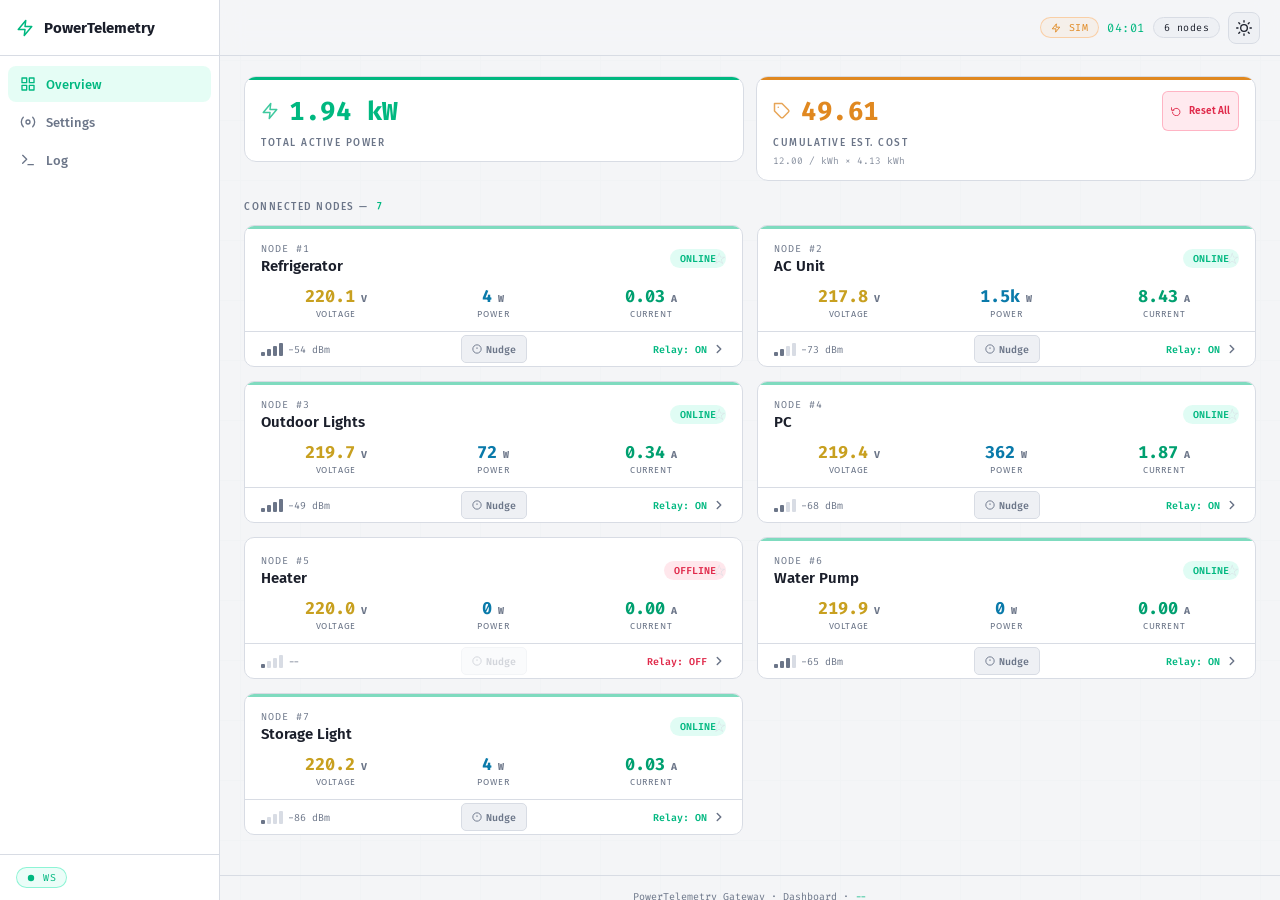
==== commit f57afadd: "add sparklines for history preview" ====
--- a/proto_spa/index.html
+++ b/proto_spa/index.html
@@ -135,7 +135,7 @@
         <div class="kpi-card" style="--kc:var(--wn)">
           <div class="kpi-top">
             <div class="kpi-icon" aria-hidden="true">
-              <svg width="18" height="18" viewBox="0 0 24 24" fill="none" stroke="currentColor" stroke-width="2" stroke-linecap="round" stroke-linejoin="round"><line x1="12" y1="1" x2="12" y2="23"/><path d="M17 5H9.5a3.5 3.5 0 0 0 0 7h5a3.5 3.5 0 0 1 0 7H6"/></svg>
+              <svg width="18" height="18" viewBox="0 0 24 24" fill="none" stroke="currentColor" stroke-width="2" stroke-linecap="round" stroke-linejoin="round"><path d="M20.59 13.41l-7.17 7.17a2 2 0 0 1-2.83 0L2 12V2h10l8.59 8.59a2 2 0 0 1 0 2.82z"/><line x1="7" y1="7" x2="7.01" y2="7"/></svg>
             </div>
             <div class="kpi-val M" id="kpiCostToday">--</div>
             <button class="btn btn-danger M" onclick="promptClearAllEnergy(this)" style="margin-top:0;margin-left:auto;font-size:10px;padding:3px 8px;width:auto;flex-shrink:0">
@@ -188,24 +188,24 @@
 
       <!-- Metric cards -->
       <div class="metric-grid" role="region" aria-label="Live measurements">
-        <div class="metric-card" style="--cc:var(--volt)">
+        <div class="metric-card has-spark" style="--cc:var(--volt)" onclick="expandMetric('voltage')" role="button" tabindex="0" aria-label="Voltage — click to expand chart">
           <div class="metric-lbl">Voltage</div>
           <div class="metric-val M"><span id="dV">--</span><span class="metric-unit">V</span></div>
-          <div class="metric-bar" role="progressbar" aria-label="Voltage level"><div class="metric-bar-fill" id="bV"></div></div>
-        </div>
-        <div class="metric-card" style="--cc:var(--amp)">
+          <div class="metric-spark" id="sparkV"></div>
+        </div>
+        <div class="metric-card has-spark" style="--cc:var(--amp)" onclick="expandMetric('current')" role="button" tabindex="0" aria-label="Current — click to expand chart">
           <div class="metric-lbl">Current</div>
-          <div class="metric-val M"><span id="dI">--</span><span class="metric-unit">A</span></div>
-          <div class="metric-bar" role="progressbar" aria-label="Current level"><div class="metric-bar-fill" id="bI"></div></div>
-        </div>
-        <div class="metric-card" id="pwrCard" style="--cc:var(--watt)">
+          <div class="metric-val M"><span id="dI">--</span><span class="metric-unit" id="dIu">A</span></div>
+          <div class="metric-spark" id="sparkI"></div>
+        </div>
+        <div class="metric-card has-spark" id="pwrCard" style="--cc:var(--watt)" onclick="expandMetric('power')" role="button" tabindex="0" aria-label="Active Power — click to expand chart">
           <div class="metric-lbl">Active Power</div>
           <div class="metric-val M"><span id="dP">--</span><span class="metric-unit">W</span></div>
-          <div class="metric-bar" role="progressbar" aria-label="Power level"><div class="metric-bar-fill" id="bP"></div></div>
           <div class="alarm-tag M" id="alarmTag" role="alert" aria-live="polite">
             <svg width="10" height="10" viewBox="0 0 24 24" fill="none" stroke="currentColor" stroke-width="2.2" aria-hidden="true"><path d="M10.29 3.86L1.82 18a2 2 0 0 0 1.71 3h16.94a2 2 0 0 0 1.71-3L13.71 3.86a2 2 0 0 0-3.42 0z"/><line x1="12" y1="9" x2="12" y2="13"/><line x1="12" y1="17" x2="12.01" y2="17"/></svg>
             Over-power alarm
           </div>
+          <div class="metric-spark" id="sparkP"></div>
         </div>
         <div class="metric-card" style="--cc:var(--nrg)">
           <div class="metric-lbl">Energy</div>
@@ -228,7 +228,7 @@
       <div class="det-bottom">
 
         <!-- Chart panel -->
-        <div class="panel" role="region" aria-label="History chart">
+        <div class="panel" id="det-chart-panel" role="region" aria-label="History chart">
           <div class="panel-head">
             <span class="panel-title">History</span>
             <div style="display:flex;gap:3px" role="group" aria-label="Chart metric selector">
--- a/proto_spa/styles.css
+++ b/proto_spa/styles.css
@@ -457,6 +457,16 @@
 }
 .metric-card.alarm-card{border-color:var(--dg)!important;animation:pu 1.5s infinite}
 .metric-card.alarm-card::before{background:var(--dg)!important}
+.metric-card:not(.has-spark){min-height:108px}
+.metric-card.has-spark{cursor:pointer;min-height:108px;padding-bottom:14px}
+.metric-card.has-spark:hover{transform:translateY(-2px);box-shadow:0 6px 20px rgba(0,0,0,.12)}
+.metric-card.has-spark .metric-lbl,
+.metric-card.has-spark .metric-val{
+  position:relative;z-index:2;
+  text-shadow:0 0 10px var(--sf),0 0 22px var(--sf),0 0 40px var(--sf);
+}
+.metric-spark{position:absolute;bottom:0;left:0;right:0;height:72px;border-radius:0 0 9px 9px;opacity:.45;transition:opacity .2s}
+.metric-card.has-spark:hover .metric-spark{opacity:.7}
 
 .metric-lbl{
   font-size:10px;font-weight:500;text-transform:uppercase;
@@ -466,7 +476,7 @@
   font-size:28px;font-weight:700;color:var(--cc,var(--ac));
   line-height:1;font-family:'Fira Code',monospace;
 }
-.metric-unit{font-size:13px;font-weight:400;color:var(--txd);margin-left:3px}
+.metric-unit{font-size:13px;font-weight:600;color:var(--cc,var(--ac));margin-left:3px}
 .metric-bar{margin-top:10px;height:3px;background:var(--sf2);border-radius:2px;overflow:hidden}
 .metric-bar-fill{height:100%;border-radius:2px;background:var(--cc,var(--ac));transition:width .6s ease;width:0}
 .alarm-tag{
@@ -721,7 +731,7 @@
 
 /* -- Serial log ----------------------------------- */
 #pg-log.active{display:flex;flex-direction:column;overflow:hidden;min-height:0}
-.page-log .page-inner{
+.page-log.page-inner{
   flex:1;display:flex;flex-direction:column;min-height:0;
   width:100%;padding-bottom:16px;
 }
